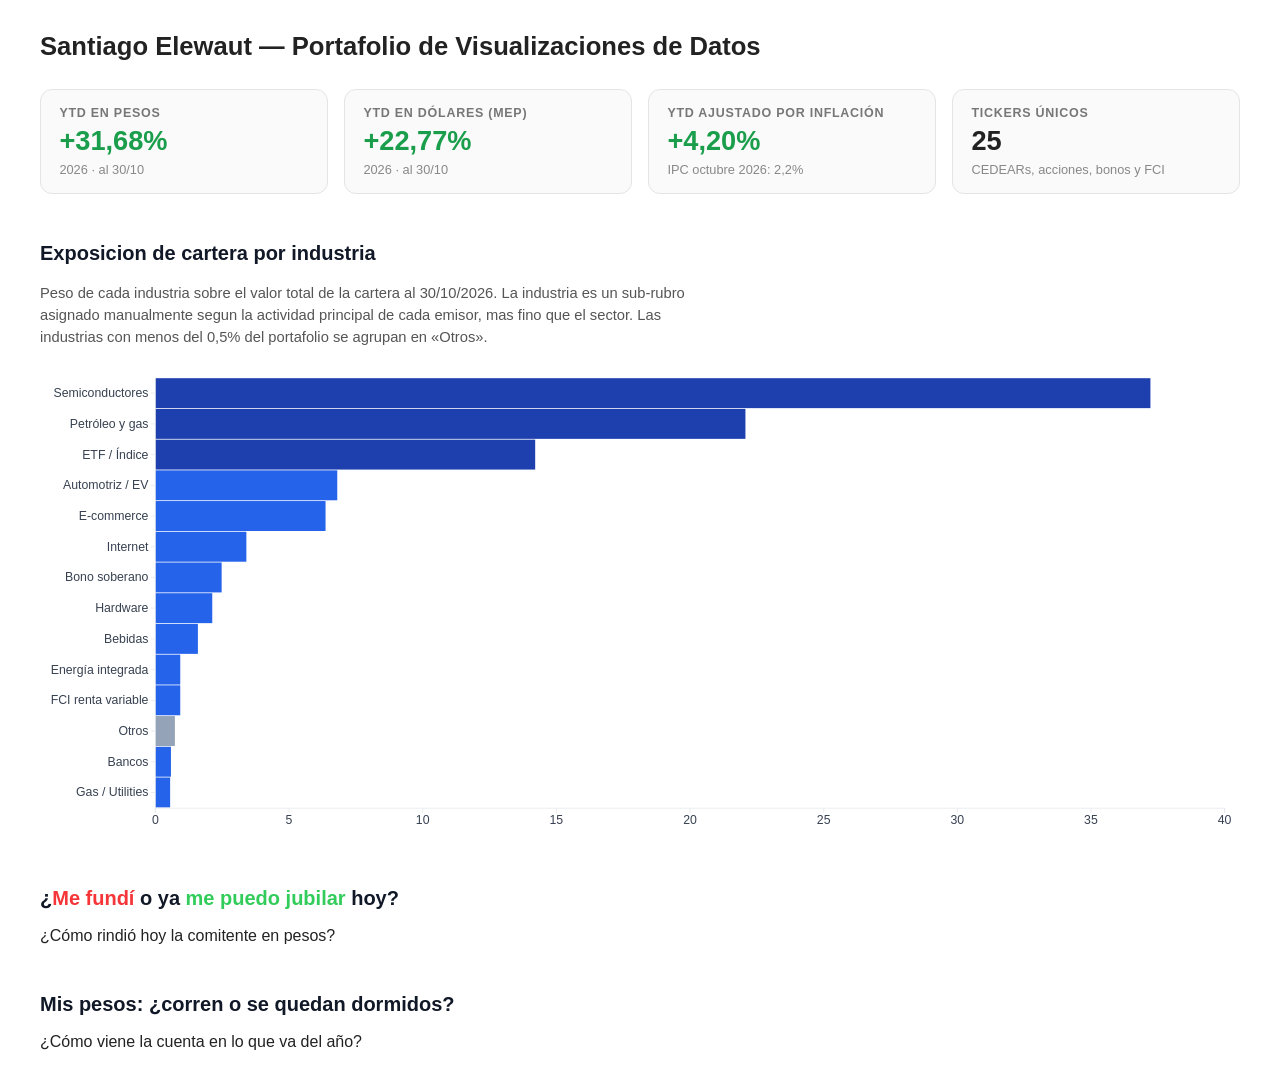
==== index.html @ ecdbe9cc "feat: add industry chart context and USD metrics" ====
<!DOCTYPE html>
<html lang="es">
<head>
  <meta charset="utf-8">
  <meta name="viewport" content="width=device-width">
  <title>Santiago Elewaut - Visualizacion de la informacion - ITBA - 2026</title>
  <style>
    body {
      font-family: -apple-system, "Helvetica Neue", Arial, sans-serif;
      max-width: 1200px;
      margin: 2rem auto;
      padding: 0 1.5rem;
      color: #222;
    }
    h1 {
      font-size: 1.6rem;
    }
    h2 {
      font-size: 1.25rem;
      margin-top: 0;
      color: #111827;
    }
    object {
      width: 100%;
      height: auto;
      display: block;
    }
    .flourish-embed {
      width: 100%;
    }
    section + section {
      margin-top: 3rem;
    }
    .kpis {
      display: grid;
      grid-template-columns: repeat(auto-fit, minmax(190px, 1fr));
      gap: 1rem;
      margin-top: 1.75rem;
    }
    .kpi {
      border: 1px solid #e4e4e4;
      border-radius: 12px;
      padding: 1rem 1.15rem;
      background: #fafafa;
    }
    .kpi-label {
      margin: 0 0 0.35rem;
      font-size: 0.78rem;
      font-weight: 600;
      letter-spacing: 0.06em;
      text-transform: uppercase;
      color: #777;
    }
    .kpi-value {
      margin: 0;
      font-size: 1.7rem;
      font-weight: 700;
      line-height: 1.1;
    }
    .kpi-value.positive {
      color: #1a9e4b;
    }
    .kpi-note {
      margin: 0.4rem 0 0;
      font-size: 0.8rem;
      color: #888;
    }
    .chart-note {
      max-width: 80ch;
      font-size: 0.92rem;
      line-height: 1.5;
      color: #555;
    }
  </style>
</head>
<body>
  <header>
    <h1>Santiago Elewaut — Portafolio de Visualizaciones de Datos</h1>
  </header>

  <section class="kpis" aria-label="Indicadores del portafolio al 30/10/2026">
    <div class="kpi">
      <p class="kpi-label">YTD en pesos</p>
      <p class="kpi-value positive">+31,68%</p>
      <p class="kpi-note">2026 · al 30/10</p>
    </div>
    <div class="kpi">
      <p class="kpi-label">YTD en dólares (MEP)</p>
      <p class="kpi-value positive">+22,77%</p>
      <p class="kpi-note">2026 · al 30/10</p>
    </div>
    <div class="kpi">
      <p class="kpi-label">YTD ajustado por inflación</p>
      <p class="kpi-value positive">+4,20%</p>
      <p class="kpi-note">IPC octubre 2026: 2,2%</p>
    </div>
    <div class="kpi">
      <p class="kpi-label">Tickers únicos</p>
      <p class="kpi-value">25</p>
      <p class="kpi-note">CEDEARs, acciones, bonos y FCI</p>
    </div>
  </section>

  <section>
    <h2>Exposicion de cartera por industria</h2>
    <p class="chart-note">
      Peso de cada industria sobre el valor total de la cartera al 30/10/2026.
      La industria es un sub-rubro asignado manualmente segun la actividad principal
      de cada emisor, mas fino que el sector. Las industrias con menos del 0,5% del
      portafolio se agrupan en «Otros».
    </p>
    <object type="image/svg+xml" data="./images/industry_group.svg">
      <img src="./images/industry_group.svg" alt="Exposición del portafolio por industria">
    </object>
  </section>

  <section>
    <h2>¿<span style="color: #F53538;">Me fundí</span> o ya <span style="color: #32CC5B;">me puedo jubilar</span> hoy?</h2>
    <p>¿Cómo rindió hoy la comitente en pesos?</p>
    <div class='tableauPlaceholder' id='viz1794786202232' style='position: relative'>
      <noscript>
        <a href='#'>
          <img alt='DASHBOARD ' src='https://public.tableau.com/static/images/Tr/Treemap_groups/DASHBOARD/1_rss.png' style='border: none' />
        </a>
      </noscript>
      <object class='tableauViz' style='display:none;'>
        <param name='host_url' value='https%3A%2F%2Fpublic.tableau.com%2F' />
        <param name='embed_code_version' value='3' />
        <param name='site_root' value='' />
        <param name='name' value='Treemap_groups/DASHBOARD' />
        <param name='tabs' value='no' />
        <param name='toolbar' value='yes' />
        <param name='static_image' value='https://public.tableau.com/static/images/Tr/Treemap_groups/DASHBOARD/1.png' />
        <param name='animate_transition' value='yes' />
        <param name='display_static_image' value='yes' />
        <param name='display_spinner' value='yes' />
        <param name='display_overlay' value='yes' />
        <param name='display_count' value='yes' />
        <param name='language' value='en-US' />
        <param name='filter' value='publish=yes' />
      </object>
    </div>
    <script type='text/javascript'>
      var divElement = document.getElementById('viz1794786202232');
      var vizElement = divElement.getElementsByTagName('object')[0];
      if (divElement.offsetWidth > 800) {
        vizElement.style.width = '100%';
        vizElement.style.height = (divElement.offsetWidth * 0.75) + 'px';
      } else if (divElement.offsetWidth > 500) {
        vizElement.style.width = '100%';
        vizElement.style.height = (divElement.offsetWidth * 0.75) + 'px';
      } else {
        vizElement.style.width = '100%';
        vizElement.style.height = '1427px';
      }
      var scriptElement = document.createElement('script');
      scriptElement.src = 'https://public.tableau.com/javascripts/api/viz_v1.js';
      vizElement.parentNode.insertBefore(scriptElement, vizElement);
    </script>
  </section>

  <section>
    <h2>Mis pesos: ¿corren o se quedan dormidos?</h2>
    <p>¿Cómo viene la cuenta en lo que va del año?</p>
    <div class="flourish-embed flourish-chart" data-src="visualisation/30757619">
      <script src="https://public.flourish.studio/resources/embed.js"></script>
      <noscript>
        <img src="https://public.flourish.studio/visualisation/30757619/thumbnail" width="100%" alt="chart visualization">
      </noscript>
    </div>
  </section>

</body>
</html>
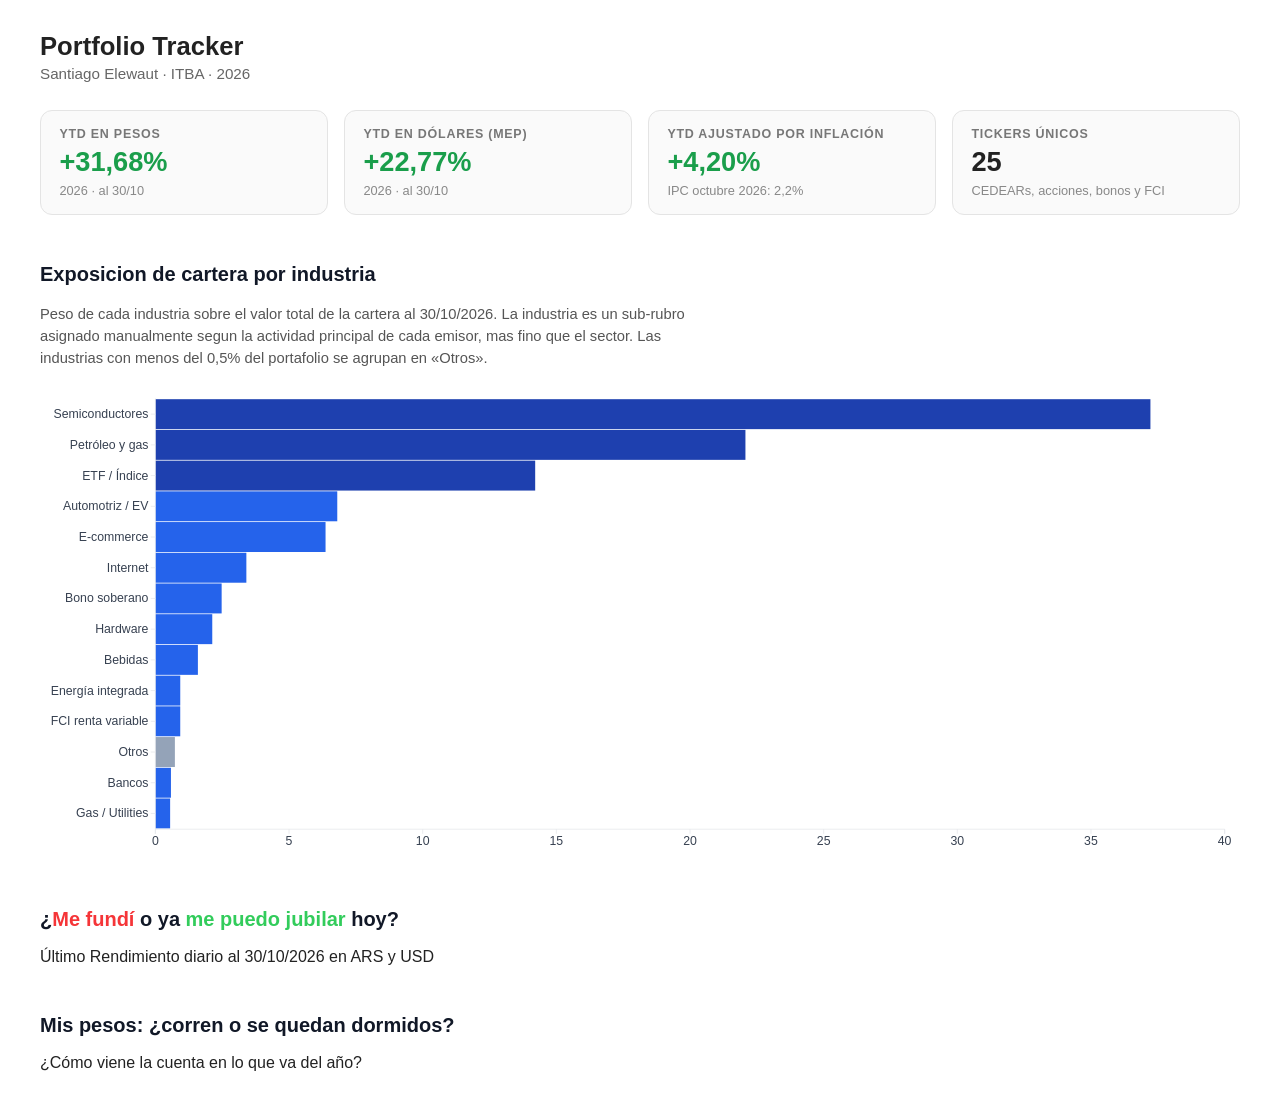
==== commit 6238fff1: "feat: rename page to Portfolio Tracker" ====
--- a/index.html
+++ b/index.html
@@ -3,7 +3,7 @@
 <head>
   <meta charset="utf-8">
   <meta name="viewport" content="width=device-width">
-  <title>Santiago Elewaut - Visualizacion de la informacion - ITBA - 2026</title>
+  <title>Portfolio Tracker — Santiago Elewaut</title>
   <style>
     body {
       font-family: -apple-system, "Helvetica Neue", Arial, sans-serif;
@@ -14,6 +14,12 @@
     }
     h1 {
       font-size: 1.6rem;
+      margin-bottom: 0.25rem;
+    }
+    .subtitle {
+      margin: 0;
+      font-size: 0.95rem;
+      color: #666;
     }
     h2 {
       font-size: 1.25rem;
@@ -75,7 +81,8 @@
 </head>
 <body>
   <header>
-    <h1>Santiago Elewaut — Portafolio de Visualizaciones de Datos</h1>
+    <h1>Portfolio Tracker</h1>
+    <p class="subtitle">Santiago Elewaut · ITBA · 2026</p>
   </header>
 
   <section class="kpis" aria-label="Indicadores del portafolio al 30/10/2026">
@@ -116,7 +123,7 @@
 
   <section>
     <h2>¿<span style="color: #F53538;">Me fundí</span> o ya <span style="color: #32CC5B;">me puedo jubilar</span> hoy?</h2>
-    <p>¿Cómo rindió hoy la comitente en pesos?</p>
+    <p>Último Rendimiento diario al 30/10/2026 en ARS y USD</p>
     <div class='tableauPlaceholder' id='viz1794786202232' style='position: relative'>
       <noscript>
         <a href='#'>
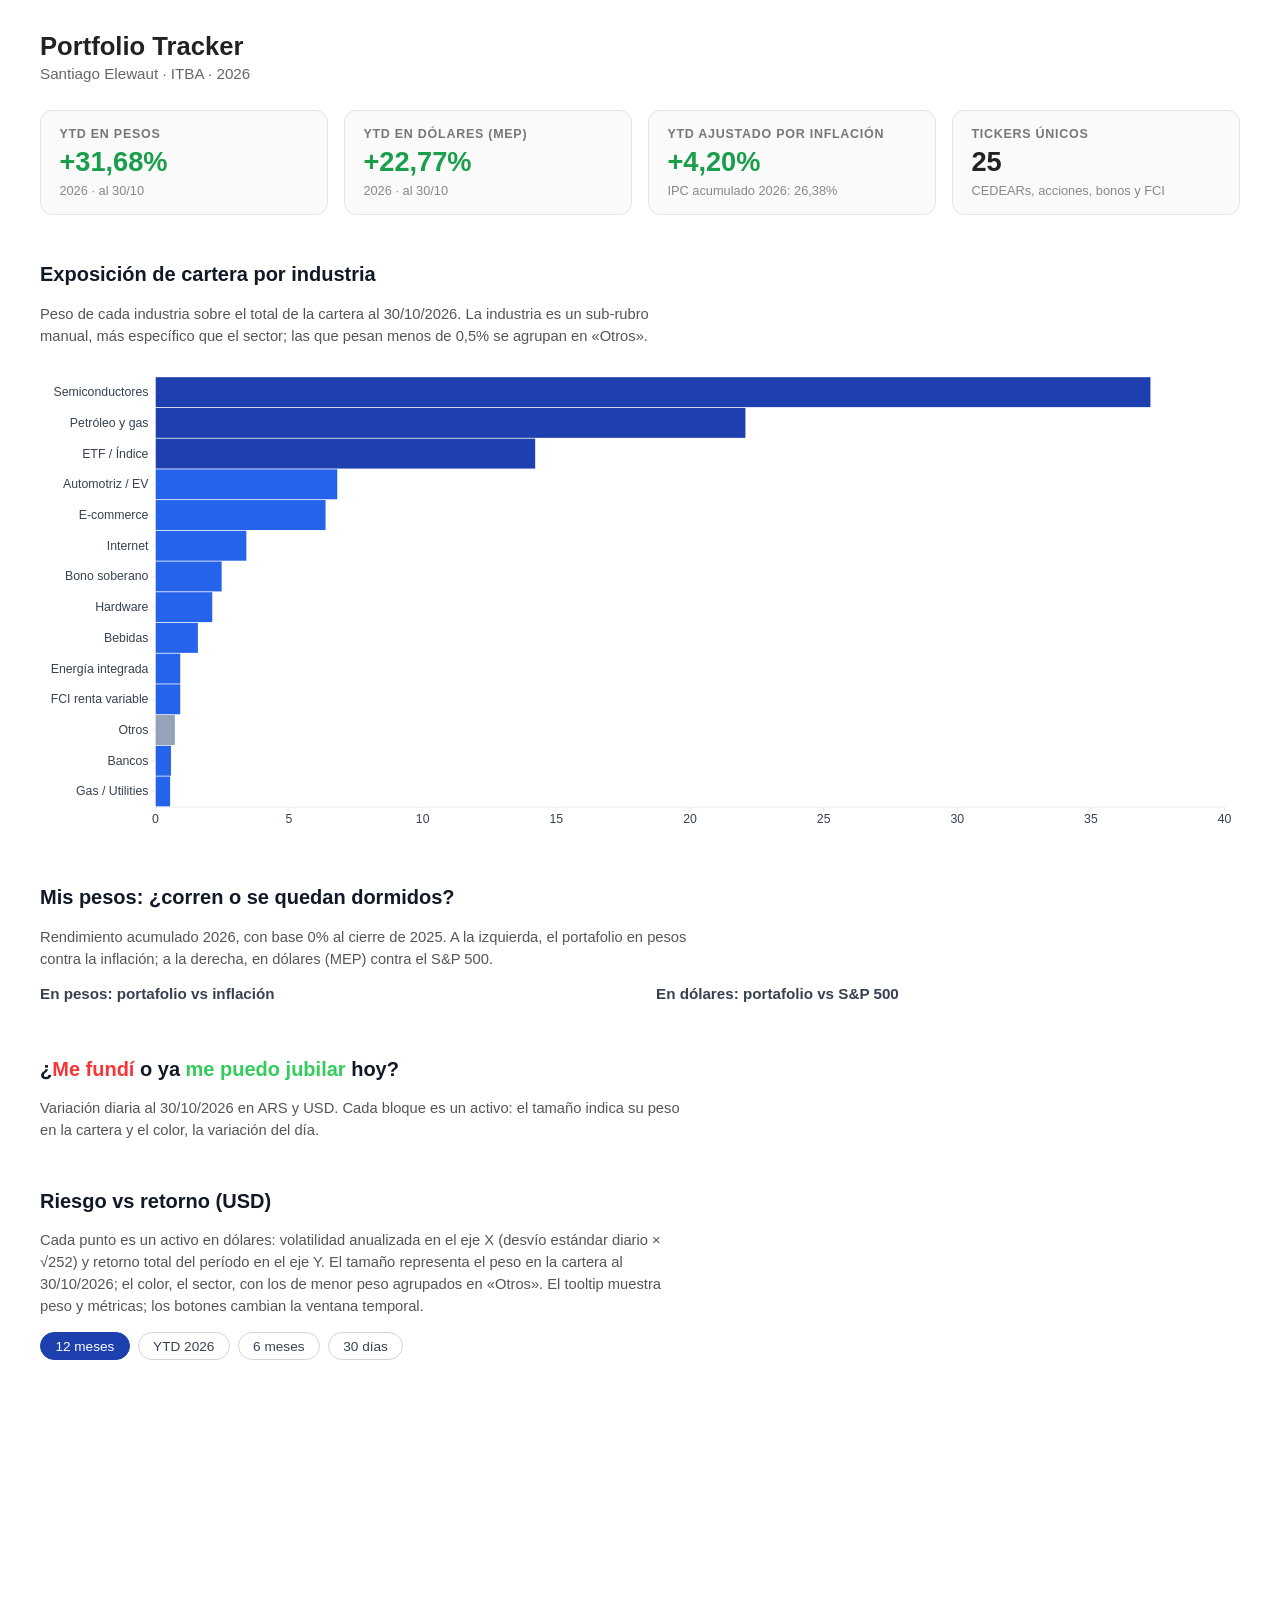
==== commit 311cb4d1: "feat: add risk-return and USD benchmark charts" ====
--- a/index.html
+++ b/index.html
@@ -34,6 +34,24 @@
     .flourish-embed {
       width: 100%;
     }
+    .flourish-pair {
+      display: grid;
+      grid-template-columns: repeat(auto-fit, minmax(360px, 1fr));
+      gap: 1.5rem 2rem;
+      align-items: start;
+    }
+    .flourish-pair .flourish-embed {
+      min-width: 0;
+    }
+    .flourish-pair > div {
+      min-width: 0;
+    }
+    .flourish-pair h3 {
+      margin: 0 0 0.5rem;
+      font-size: 0.95rem;
+      font-weight: 600;
+      color: #374151;
+    }
     section + section {
       margin-top: 3rem;
     }
@@ -77,6 +95,37 @@
       line-height: 1.5;
       color: #555;
     }
+    .risk-frame {
+      width: 100%;
+      height: 400px;
+      border: 0;
+      display: block;
+    }
+    .risk-toolbar {
+      display: flex;
+      flex-wrap: wrap;
+      gap: 0.5rem;
+      margin: 0 0 0.75rem;
+    }
+    .risk-toolbar button {
+      font: inherit;
+      font-size: 0.85rem;
+      padding: 0.35rem 0.9rem;
+      border: 1px solid #d1d5db;
+      border-radius: 999px;
+      background: #fff;
+      color: #374151;
+      cursor: pointer;
+    }
+    .risk-toolbar button:hover {
+      border-color: #2563eb;
+      color: #1e40af;
+    }
+    .risk-toolbar button[aria-pressed="true"] {
+      background: #1e40af;
+      border-color: #1e40af;
+      color: #fff;
+    }
   </style>
 </head>
 <body>
@@ -99,7 +148,7 @@
     <div class="kpi">
       <p class="kpi-label">YTD ajustado por inflación</p>
       <p class="kpi-value positive">+4,20%</p>
-      <p class="kpi-note">IPC octubre 2026: 2,2%</p>
+      <p class="kpi-note">IPC acumulado 2026: 26,38%</p>
     </div>
     <div class="kpi">
       <p class="kpi-label">Tickers únicos</p>
@@ -109,12 +158,11 @@
   </section>
 
   <section>
-    <h2>Exposicion de cartera por industria</h2>
+    <h2>Exposición de cartera por industria</h2>
     <p class="chart-note">
-      Peso de cada industria sobre el valor total de la cartera al 30/10/2026.
-      La industria es un sub-rubro asignado manualmente segun la actividad principal
-      de cada emisor, mas fino que el sector. Las industrias con menos del 0,5% del
-      portafolio se agrupan en «Otros».
+      Peso de cada industria sobre el total de la cartera al 30/10/2026.
+      La industria es un sub-rubro manual, más específico que el sector;
+      las que pesan menos de 0,5% se agrupan en «Otros».
     </p>
     <object type="image/svg+xml" data="./images/industry_group.svg">
       <img src="./images/industry_group.svg" alt="Exposición del portafolio por industria">
@@ -122,8 +170,39 @@
   </section>
 
   <section>
+    <h2>Mis pesos: ¿corren o se quedan dormidos?</h2>
+    <p class="chart-note">
+      Rendimiento acumulado 2026, con base 0% al cierre de 2025.
+      A la izquierda, el portafolio en pesos contra la inflación; a la derecha,
+      en dólares (MEP) contra el S&P 500.
+    </p>
+    <div class="flourish-pair">
+      <div>
+        <h3>En pesos: portafolio vs inflación</h3>
+        <div class="flourish-embed flourish-chart" data-src="visualisation/30757619">
+          <noscript>
+            <img src="https://public.flourish.studio/visualisation/30757619/thumbnail" width="100%" alt="chart visualization">
+          </noscript>
+        </div>
+      </div>
+      <div>
+        <h3>En dólares: portafolio vs S&amp;P 500</h3>
+        <div class="flourish-embed flourish-chart" data-src="visualisation/30928132">
+          <noscript>
+            <img src="https://public.flourish.studio/visualisation/30928132/thumbnail" width="100%" alt="chart visualization">
+          </noscript>
+        </div>
+      </div>
+    </div>
+    <script src="https://public.flourish.studio/resources/embed.js"></script>
+  </section>
+
+  <section>
     <h2>¿<span style="color: #F53538;">Me fundí</span> o ya <span style="color: #32CC5B;">me puedo jubilar</span> hoy?</h2>
-    <p>Último Rendimiento diario al 30/10/2026 en ARS y USD</p>
+    <p class="chart-note">
+      Variación diaria al 30/10/2026 en ARS y USD. Cada bloque es un activo:
+      el tamaño indica su peso en la cartera y el color, la variación del día.
+    </p>
     <div class='tableauPlaceholder' id='viz1794786202232' style='position: relative'>
       <noscript>
         <a href='#'>
@@ -167,14 +246,55 @@
   </section>
 
   <section>
-    <h2>Mis pesos: ¿corren o se quedan dormidos?</h2>
-    <p>¿Cómo viene la cuenta en lo que va del año?</p>
-    <div class="flourish-embed flourish-chart" data-src="visualisation/30757619">
-      <script src="https://public.flourish.studio/resources/embed.js"></script>
-      <noscript>
-        <img src="https://public.flourish.studio/visualisation/30757619/thumbnail" width="100%" alt="chart visualization">
-      </noscript>
-    </div>
+    <h2>Riesgo vs retorno (USD)</h2>
+    <p class="chart-note">
+      Cada punto es un activo en dólares: volatilidad anualizada en el eje X
+      (desvío estándar diario × √252) y retorno total del período en el eje Y.
+      El tamaño representa el peso en la cartera al 30/10/2026; el color, el
+      sector, con los de menor peso agrupados en «Otros». El tooltip muestra
+      peso y métricas; los botones cambian la ventana temporal.
+    </p>
+    <div class="risk-toolbar" role="group" aria-label="Ventana temporal">
+      <button type="button" data-window="full" aria-pressed="true">12 meses</button>
+      <button type="button" data-window="ytd" aria-pressed="false">YTD 2026</button>
+      <button type="button" data-window="6m" aria-pressed="false">6 meses</button>
+      <button type="button" data-window="30d" aria-pressed="false">30 días</button>
+    </div>
+    <iframe
+      class="risk-frame"
+      id="riskFrame"
+      src="https://datawrapper.dwcdn.net/v6pot/"
+      scrolling="no"
+      data-external="1"
+      title="Riesgo versus retorno — 12 meses"></iframe>
+    <script>
+      const riskCharts = {
+        full: { id: "v6pot", label: "12 meses" },
+        ytd: { id: "zsuoH", label: "YTD 2026" },
+        "6m": { id: "P7Gy0", label: "6 meses" },
+        "30d": { id: "cqy0r", label: "30 días" }
+      };
+      const riskFrame = document.getElementById("riskFrame");
+      const riskButtons = document.querySelectorAll(".risk-toolbar button");
+      riskButtons.forEach((button) => {
+        button.addEventListener("click", () => {
+          const chart = riskCharts[button.dataset.window];
+          if (!chart) return;
+          riskButtons.forEach((b) => b.setAttribute("aria-pressed", String(b === button)));
+          riskFrame.src = "https://datawrapper.dwcdn.net/" + chart.id + "/";
+          riskFrame.title = "Riesgo versus retorno — " + chart.label;
+        });
+      });
+      window.addEventListener("message", (event) => {
+        const heights = event.data && event.data["datawrapper-height"];
+        if (!heights) return;
+        document.querySelectorAll("iframe").forEach((frame) => {
+          if (frame.contentWindow !== event.source) return;
+          const id = Object.keys(heights)[0];
+          if (id) frame.style.height = heights[id] + "px";
+        });
+      });
+    </script>
   </section>
 
 </body>
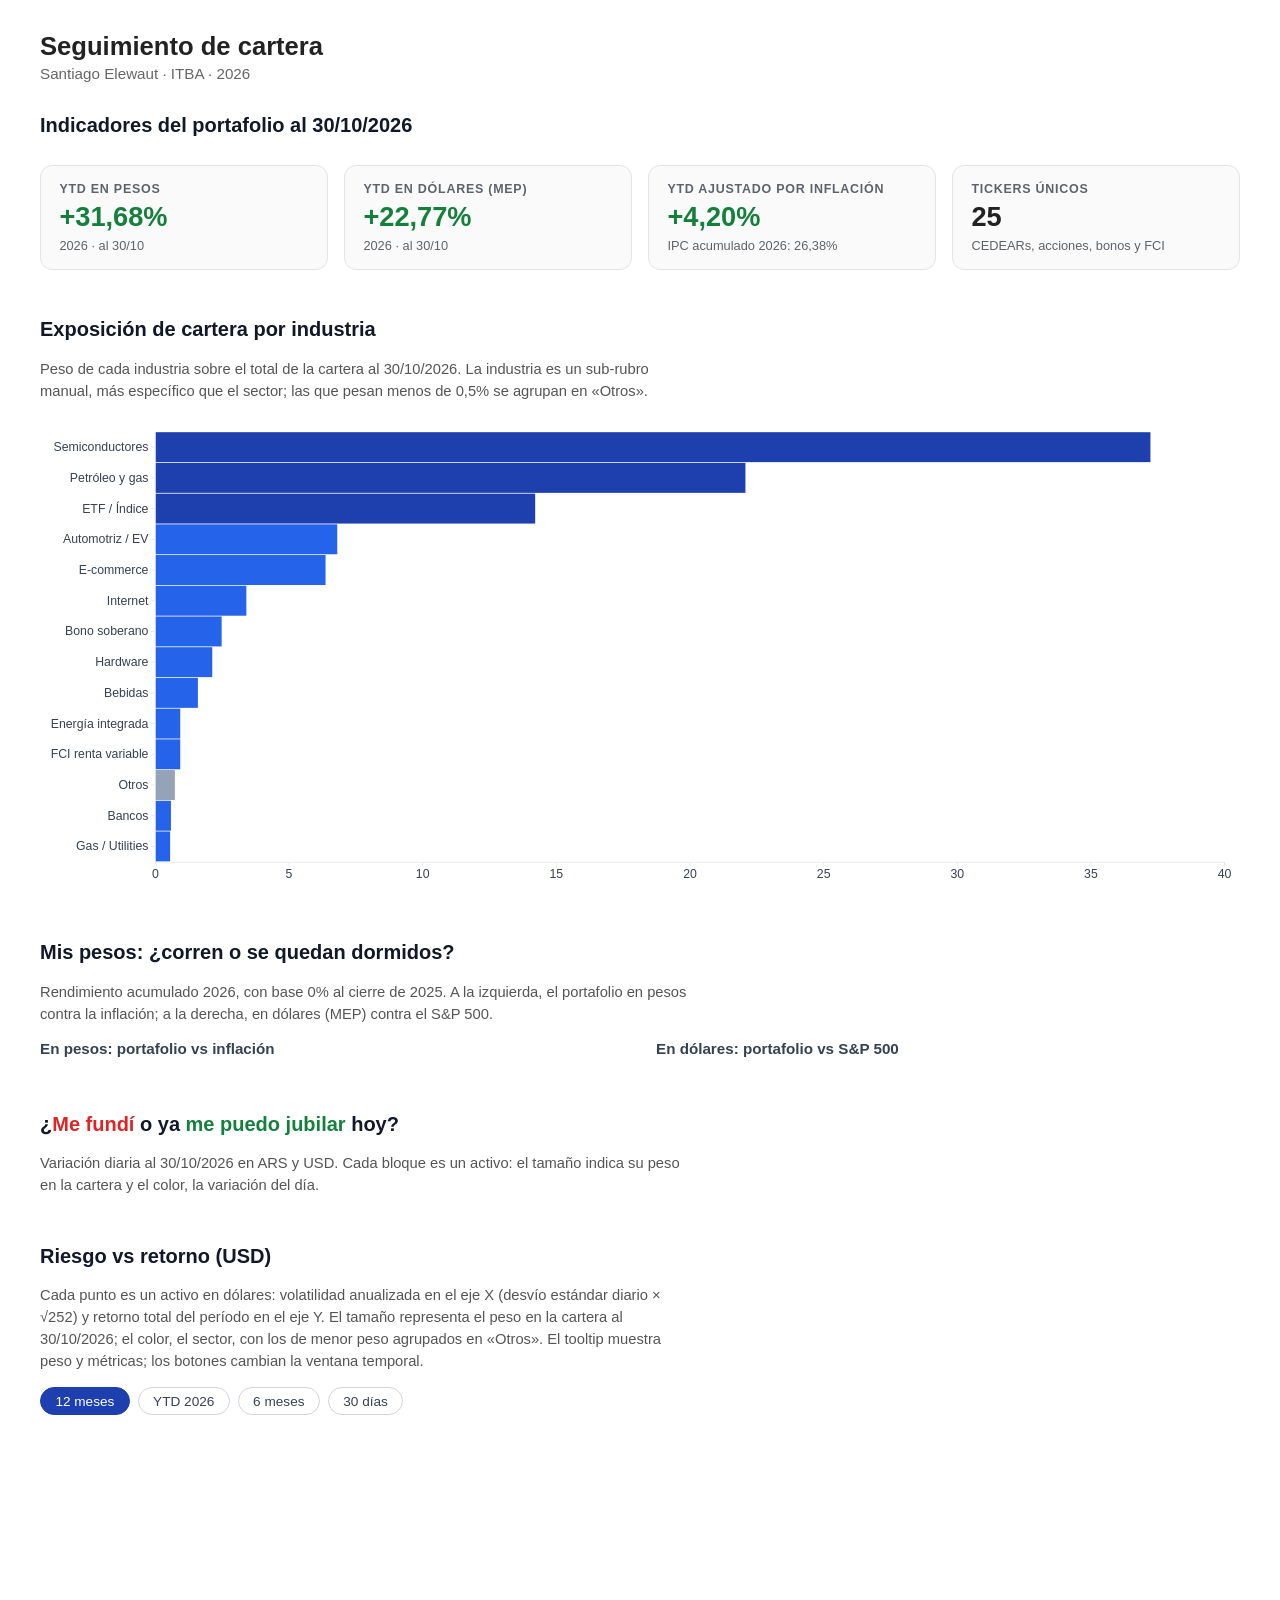
==== commit 805257ce: "Improve homepage styling and accessibility" ====
--- a/index.html
+++ b/index.html
@@ -3,14 +3,32 @@
 <head>
   <meta charset="utf-8">
   <meta name="viewport" content="width=device-width">
-  <title>Portfolio Tracker — Santiago Elewaut</title>
+  <title>Seguimiento de cartera — Santiago Elewaut</title>
   <style>
+    :root {
+      --bg: #ffffff;
+      --fg: #222222;
+      --fg-strong: #111827;
+      --fg-body: #374151;
+      --muted: #666666;
+      --muted-strong: #555555;
+      --muted-soft: #5f6368;
+      --card: #fafafa;
+      --border: #e4e4e4;
+      --border-strong: #d1d5db;
+      --accent: #1e40af;
+      --accent-hover: #2563eb;
+      --gain: #15803d;
+      --loss: #dc2626;
+      --on-accent: #ffffff;
+    }
     body {
       font-family: -apple-system, "Helvetica Neue", Arial, sans-serif;
       max-width: 1200px;
       margin: 2rem auto;
       padding: 0 1.5rem;
-      color: #222;
+      background: var(--bg);
+      color: var(--fg);
     }
     h1 {
       font-size: 1.6rem;
@@ -19,12 +37,18 @@
     .subtitle {
       margin: 0;
       font-size: 0.95rem;
-      color: #666;
+      color: var(--muted);
     }
     h2 {
       font-size: 1.25rem;
       margin-top: 0;
-      color: #111827;
+      color: var(--fg-strong);
+    }
+    .gain {
+      color: var(--gain);
+    }
+    .loss {
+      color: var(--loss);
     }
     object {
       width: 100%;
@@ -36,7 +60,7 @@
     }
     .flourish-pair {
       display: grid;
-      grid-template-columns: repeat(auto-fit, minmax(360px, 1fr));
+      grid-template-columns: repeat(auto-fit, minmax(min(360px, 100%), 1fr));
       gap: 1.5rem 2rem;
       align-items: start;
     }
@@ -50,7 +74,7 @@
       margin: 0 0 0.5rem;
       font-size: 0.95rem;
       font-weight: 600;
-      color: #374151;
+      color: var(--fg-body);
     }
     section + section {
       margin-top: 3rem;
@@ -62,10 +86,10 @@
       margin-top: 1.75rem;
     }
     .kpi {
-      border: 1px solid #e4e4e4;
+      border: 1px solid var(--border);
       border-radius: 12px;
       padding: 1rem 1.15rem;
-      background: #fafafa;
+      background: var(--card);
     }
     .kpi-label {
       margin: 0 0 0.35rem;
@@ -73,27 +97,28 @@
       font-weight: 600;
       letter-spacing: 0.06em;
       text-transform: uppercase;
-      color: #777;
+      color: var(--muted-soft);
     }
     .kpi-value {
       margin: 0;
       font-size: 1.7rem;
       font-weight: 700;
       line-height: 1.1;
+      font-variant-numeric: tabular-nums;
     }
     .kpi-value.positive {
-      color: #1a9e4b;
+      color: var(--gain);
     }
     .kpi-note {
       margin: 0.4rem 0 0;
       font-size: 0.8rem;
-      color: #888;
+      color: var(--muted-soft);
     }
     .chart-note {
       max-width: 80ch;
       font-size: 0.92rem;
       line-height: 1.5;
-      color: #555;
+      color: var(--muted-strong);
     }
     .risk-frame {
       width: 100%;
@@ -111,51 +136,62 @@
       font: inherit;
       font-size: 0.85rem;
       padding: 0.35rem 0.9rem;
-      border: 1px solid #d1d5db;
+      border: 1px solid var(--border-strong);
       border-radius: 999px;
-      background: #fff;
-      color: #374151;
+      background: var(--bg);
+      color: var(--fg-body);
       cursor: pointer;
     }
     .risk-toolbar button:hover {
-      border-color: #2563eb;
-      color: #1e40af;
+      border-color: var(--accent-hover);
+      color: var(--accent);
     }
     .risk-toolbar button[aria-pressed="true"] {
-      background: #1e40af;
-      border-color: #1e40af;
-      color: #fff;
+      background: var(--accent);
+      border-color: var(--accent);
+      color: var(--on-accent);
+    }
+    .risk-toolbar button:focus-visible {
+      outline: 2px solid var(--accent-hover);
+      outline-offset: 2px;
+    }
+    main {
+      margin-top: 2rem;
     }
   </style>
 </head>
 <body>
   <header>
-    <h1>Portfolio Tracker</h1>
+    <h1>Seguimiento de cartera</h1>
     <p class="subtitle">Santiago Elewaut · ITBA · 2026</p>
   </header>
 
-  <section class="kpis" aria-label="Indicadores del portafolio al 30/10/2026">
-    <div class="kpi">
-      <p class="kpi-label">YTD en pesos</p>
-      <p class="kpi-value positive">+31,68%</p>
-      <p class="kpi-note">2026 · al 30/10</p>
-    </div>
-    <div class="kpi">
-      <p class="kpi-label">YTD en dólares (MEP)</p>
-      <p class="kpi-value positive">+22,77%</p>
-      <p class="kpi-note">2026 · al 30/10</p>
-    </div>
-    <div class="kpi">
-      <p class="kpi-label">YTD ajustado por inflación</p>
-      <p class="kpi-value positive">+4,20%</p>
-      <p class="kpi-note">IPC acumulado 2026: 26,38%</p>
-    </div>
-    <div class="kpi">
-      <p class="kpi-label">Tickers únicos</p>
-      <p class="kpi-value">25</p>
-      <p class="kpi-note">CEDEARs, acciones, bonos y FCI</p>
-    </div>
-  </section>
+  <main>
+    <section aria-labelledby="kpi-heading">
+      <h2 id="kpi-heading">Indicadores del portafolio al 30/10/2026</h2>
+      <div class="kpis">
+        <div class="kpi">
+          <p class="kpi-label">YTD en pesos</p>
+          <p class="kpi-value positive">+31,68%</p>
+          <p class="kpi-note">2026 · al 30/10</p>
+        </div>
+        <div class="kpi">
+          <p class="kpi-label">YTD en dólares (MEP)</p>
+          <p class="kpi-value positive">+22,77%</p>
+          <p class="kpi-note">2026 · al 30/10</p>
+        </div>
+        <div class="kpi">
+          <p class="kpi-label">YTD ajustado por inflación</p>
+          <p class="kpi-value positive">+4,20%</p>
+          <p class="kpi-note">IPC acumulado 2026: 26,38%</p>
+        </div>
+        <div class="kpi">
+          <p class="kpi-label">Tickers únicos</p>
+          <p class="kpi-value">25</p>
+          <p class="kpi-note">CEDEARs, acciones, bonos y FCI</p>
+        </div>
+      </div>
+    </section>
 
   <section>
     <h2>Exposición de cartera por industria</h2>
@@ -165,7 +201,7 @@
       las que pesan menos de 0,5% se agrupan en «Otros».
     </p>
     <object type="image/svg+xml" data="./images/industry_group.svg">
-      <img src="./images/industry_group.svg" alt="Exposición del portafolio por industria">
+      <img src="./images/industry_group.svg" alt="Exposición del portafolio por industria" loading="lazy">
     </object>
   </section>
 
@@ -181,7 +217,7 @@
         <h3>En pesos: portafolio vs inflación</h3>
         <div class="flourish-embed flourish-chart" data-src="visualisation/30757619">
           <noscript>
-            <img src="https://public.flourish.studio/visualisation/30757619/thumbnail" width="100%" alt="chart visualization">
+            <img src="https://public.flourish.studio/visualisation/30757619/thumbnail" width="100%" alt="Visualización del gráfico" loading="lazy">
           </noscript>
         </div>
       </div>
@@ -189,7 +225,7 @@
         <h3>En dólares: portafolio vs S&amp;P 500</h3>
         <div class="flourish-embed flourish-chart" data-src="visualisation/30928132">
           <noscript>
-            <img src="https://public.flourish.studio/visualisation/30928132/thumbnail" width="100%" alt="chart visualization">
+            <img src="https://public.flourish.studio/visualisation/30928132/thumbnail" width="100%" alt="Visualización del gráfico" loading="lazy">
           </noscript>
         </div>
       </div>
@@ -198,7 +234,7 @@
   </section>
 
   <section>
-    <h2>¿<span style="color: #F53538;">Me fundí</span> o ya <span style="color: #32CC5B;">me puedo jubilar</span> hoy?</h2>
+    <h2>¿<span class="loss">Me fundí</span> o ya <span class="gain">me puedo jubilar</span> hoy?</h2>
     <p class="chart-note">
       Variación diaria al 30/10/2026 en ARS y USD. Cada bloque es un activo:
       el tamaño indica su peso en la cartera y el color, la variación del día.
@@ -206,7 +242,7 @@
     <div class='tableauPlaceholder' id='viz1794786202232' style='position: relative'>
       <noscript>
         <a href='#'>
-          <img alt='DASHBOARD ' src='https://public.tableau.com/static/images/Tr/Treemap_groups/DASHBOARD/1_rss.png' style='border: none' />
+          <img alt='Panel del portafolio' src='https://public.tableau.com/static/images/Tr/Treemap_groups/DASHBOARD/1_rss.png' style='border: none' />
         </a>
       </noscript>
       <object class='tableauViz' style='display:none;'>
@@ -222,17 +258,14 @@
         <param name='display_spinner' value='yes' />
         <param name='display_overlay' value='yes' />
         <param name='display_count' value='yes' />
-        <param name='language' value='en-US' />
+        <param name='language' value='es-ES' />
         <param name='filter' value='publish=yes' />
       </object>
     </div>
     <script type='text/javascript'>
       var divElement = document.getElementById('viz1794786202232');
       var vizElement = divElement.getElementsByTagName('object')[0];
-      if (divElement.offsetWidth > 800) {
-        vizElement.style.width = '100%';
-        vizElement.style.height = (divElement.offsetWidth * 0.75) + 'px';
-      } else if (divElement.offsetWidth > 500) {
+      if (divElement.offsetWidth > 500) {
         vizElement.style.width = '100%';
         vizElement.style.height = (divElement.offsetWidth * 0.75) + 'px';
       } else {
@@ -264,6 +297,7 @@
       class="risk-frame"
       id="riskFrame"
       src="https://datawrapper.dwcdn.net/v6pot/"
+      loading="lazy"
       scrolling="no"
       data-external="1"
       title="Riesgo versus retorno — 12 meses"></iframe>
@@ -296,6 +330,7 @@
       });
     </script>
   </section>
+  </main>
 
 </body>
 </html>
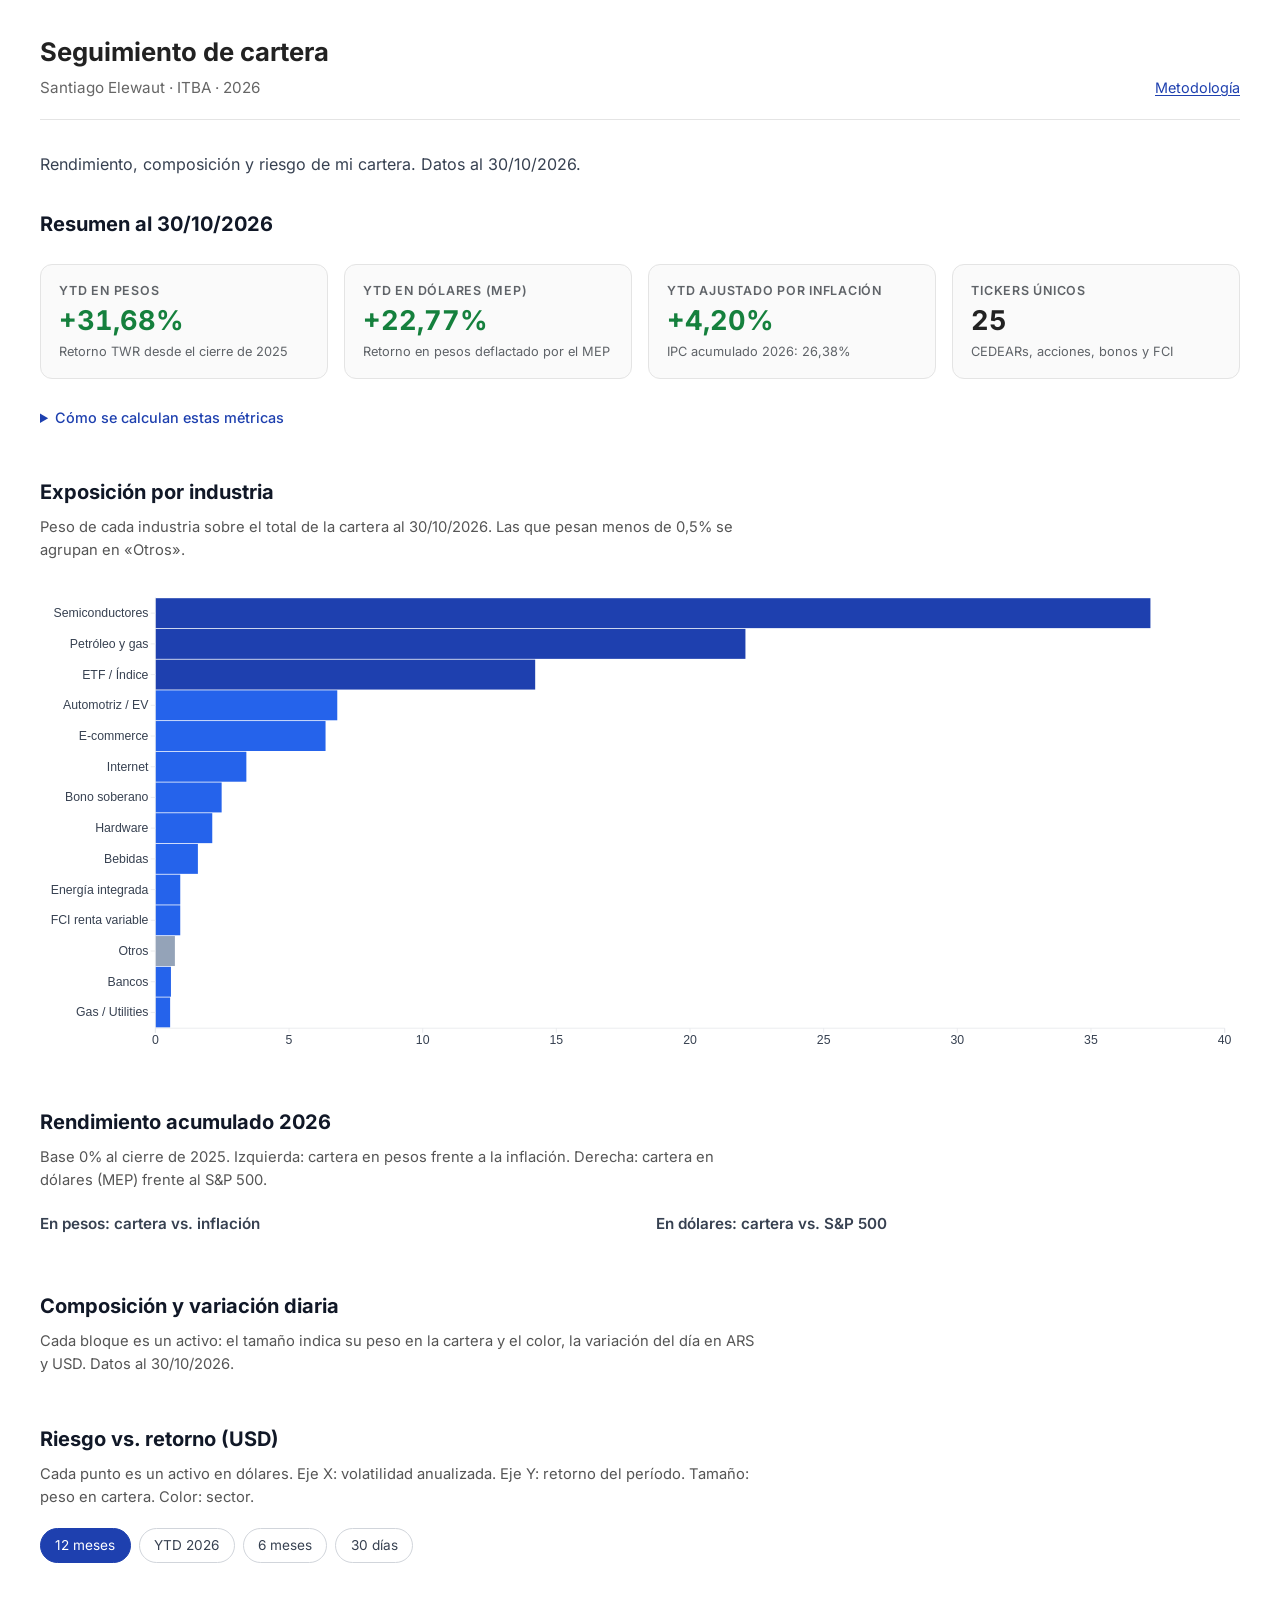
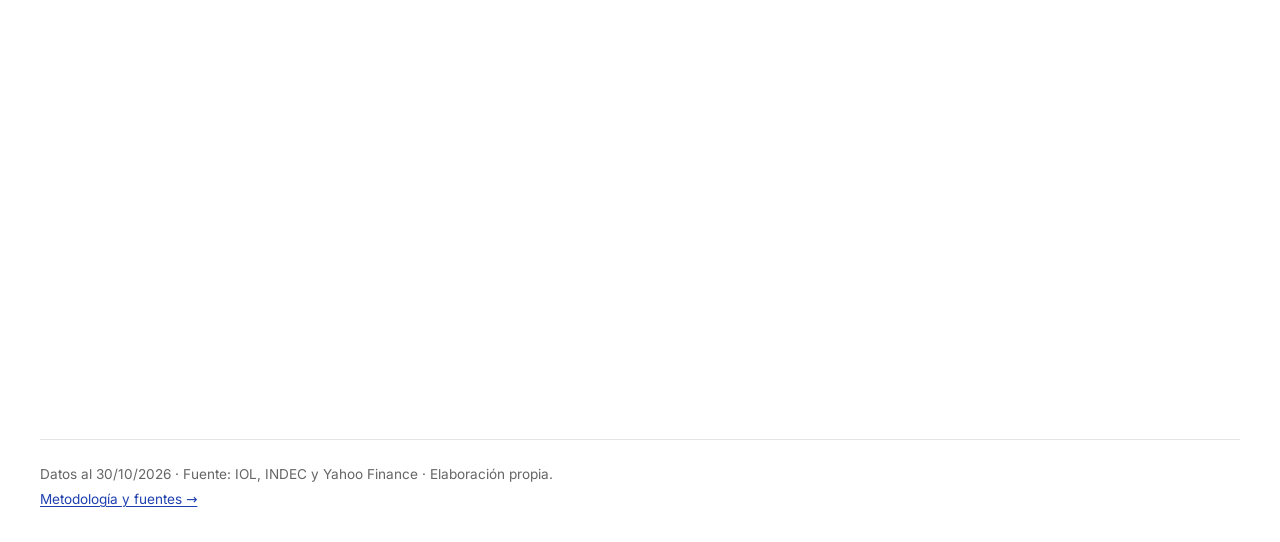
==== commit 6671f52e: "Refine homepage copy, add methodology page, self-host Inter" ====
--- a/index.html
+++ b/index.html
@@ -4,181 +4,34 @@
   <meta charset="utf-8">
   <meta name="viewport" content="width=device-width">
   <title>Seguimiento de cartera — Santiago Elewaut</title>
-  <style>
-    :root {
-      --bg: #ffffff;
-      --fg: #222222;
-      --fg-strong: #111827;
-      --fg-body: #374151;
-      --muted: #666666;
-      --muted-strong: #555555;
-      --muted-soft: #5f6368;
-      --card: #fafafa;
-      --border: #e4e4e4;
-      --border-strong: #d1d5db;
-      --accent: #1e40af;
-      --accent-hover: #2563eb;
-      --gain: #15803d;
-      --loss: #dc2626;
-      --on-accent: #ffffff;
-    }
-    body {
-      font-family: -apple-system, "Helvetica Neue", Arial, sans-serif;
-      max-width: 1200px;
-      margin: 2rem auto;
-      padding: 0 1.5rem;
-      background: var(--bg);
-      color: var(--fg);
-    }
-    h1 {
-      font-size: 1.6rem;
-      margin-bottom: 0.25rem;
-    }
-    .subtitle {
-      margin: 0;
-      font-size: 0.95rem;
-      color: var(--muted);
-    }
-    h2 {
-      font-size: 1.25rem;
-      margin-top: 0;
-      color: var(--fg-strong);
-    }
-    .gain {
-      color: var(--gain);
-    }
-    .loss {
-      color: var(--loss);
-    }
-    object {
-      width: 100%;
-      height: auto;
-      display: block;
-    }
-    .flourish-embed {
-      width: 100%;
-    }
-    .flourish-pair {
-      display: grid;
-      grid-template-columns: repeat(auto-fit, minmax(min(360px, 100%), 1fr));
-      gap: 1.5rem 2rem;
-      align-items: start;
-    }
-    .flourish-pair .flourish-embed {
-      min-width: 0;
-    }
-    .flourish-pair > div {
-      min-width: 0;
-    }
-    .flourish-pair h3 {
-      margin: 0 0 0.5rem;
-      font-size: 0.95rem;
-      font-weight: 600;
-      color: var(--fg-body);
-    }
-    section + section {
-      margin-top: 3rem;
-    }
-    .kpis {
-      display: grid;
-      grid-template-columns: repeat(auto-fit, minmax(190px, 1fr));
-      gap: 1rem;
-      margin-top: 1.75rem;
-    }
-    .kpi {
-      border: 1px solid var(--border);
-      border-radius: 12px;
-      padding: 1rem 1.15rem;
-      background: var(--card);
-    }
-    .kpi-label {
-      margin: 0 0 0.35rem;
-      font-size: 0.78rem;
-      font-weight: 600;
-      letter-spacing: 0.06em;
-      text-transform: uppercase;
-      color: var(--muted-soft);
-    }
-    .kpi-value {
-      margin: 0;
-      font-size: 1.7rem;
-      font-weight: 700;
-      line-height: 1.1;
-      font-variant-numeric: tabular-nums;
-    }
-    .kpi-value.positive {
-      color: var(--gain);
-    }
-    .kpi-note {
-      margin: 0.4rem 0 0;
-      font-size: 0.8rem;
-      color: var(--muted-soft);
-    }
-    .chart-note {
-      max-width: 80ch;
-      font-size: 0.92rem;
-      line-height: 1.5;
-      color: var(--muted-strong);
-    }
-    .risk-frame {
-      width: 100%;
-      height: 400px;
-      border: 0;
-      display: block;
-    }
-    .risk-toolbar {
-      display: flex;
-      flex-wrap: wrap;
-      gap: 0.5rem;
-      margin: 0 0 0.75rem;
-    }
-    .risk-toolbar button {
-      font: inherit;
-      font-size: 0.85rem;
-      padding: 0.35rem 0.9rem;
-      border: 1px solid var(--border-strong);
-      border-radius: 999px;
-      background: var(--bg);
-      color: var(--fg-body);
-      cursor: pointer;
-    }
-    .risk-toolbar button:hover {
-      border-color: var(--accent-hover);
-      color: var(--accent);
-    }
-    .risk-toolbar button[aria-pressed="true"] {
-      background: var(--accent);
-      border-color: var(--accent);
-      color: var(--on-accent);
-    }
-    .risk-toolbar button:focus-visible {
-      outline: 2px solid var(--accent-hover);
-      outline-offset: 2px;
-    }
-    main {
-      margin-top: 2rem;
-    }
-  </style>
+  <link rel="stylesheet" href="./styles.css">
 </head>
 <body>
-  <header>
-    <h1>Seguimiento de cartera</h1>
-    <p class="subtitle">Santiago Elewaut · ITBA · 2026</p>
+  <header class="page-header">
+    <div>
+      <h1>Seguimiento de cartera</h1>
+      <p class="subtitle">Santiago Elewaut · ITBA · 2026</p>
+    </div>
+    <nav class="header-nav" aria-label="Navegación">
+      <a href="./metodologia.html">Metodología</a>
+    </nav>
   </header>
 
   <main>
+    <p class="lead">Rendimiento, composición y riesgo de mi cartera. Datos al 30/10/2026.</p>
+
     <section aria-labelledby="kpi-heading">
-      <h2 id="kpi-heading">Indicadores del portafolio al 30/10/2026</h2>
+      <h2 id="kpi-heading">Resumen al 30/10/2026</h2>
       <div class="kpis">
         <div class="kpi">
           <p class="kpi-label">YTD en pesos</p>
           <p class="kpi-value positive">+31,68%</p>
-          <p class="kpi-note">2026 · al 30/10</p>
+          <p class="kpi-note">Retorno TWR desde el cierre de 2025</p>
         </div>
         <div class="kpi">
           <p class="kpi-label">YTD en dólares (MEP)</p>
           <p class="kpi-value positive">+22,77%</p>
-          <p class="kpi-note">2026 · al 30/10</p>
+          <p class="kpi-note">Retorno en pesos deflactado por el MEP</p>
         </div>
         <div class="kpi">
           <p class="kpi-label">YTD ajustado por inflación</p>
@@ -191,146 +44,157 @@
           <p class="kpi-note">CEDEARs, acciones, bonos y FCI</p>
         </div>
       </div>
-    </section>
-
-  <section>
-    <h2>Exposición de cartera por industria</h2>
-    <p class="chart-note">
-      Peso de cada industria sobre el total de la cartera al 30/10/2026.
-      La industria es un sub-rubro manual, más específico que el sector;
-      las que pesan menos de 0,5% se agrupan en «Otros».
-    </p>
-    <object type="image/svg+xml" data="./images/industry_group.svg">
-      <img src="./images/industry_group.svg" alt="Exposición del portafolio por industria" loading="lazy">
-    </object>
-  </section>
-
-  <section>
-    <h2>Mis pesos: ¿corren o se quedan dormidos?</h2>
-    <p class="chart-note">
-      Rendimiento acumulado 2026, con base 0% al cierre de 2025.
-      A la izquierda, el portafolio en pesos contra la inflación; a la derecha,
-      en dólares (MEP) contra el S&P 500.
-    </p>
-    <div class="flourish-pair">
-      <div>
-        <h3>En pesos: portafolio vs inflación</h3>
-        <div class="flourish-embed flourish-chart" data-src="visualisation/30757619">
-          <noscript>
-            <img src="https://public.flourish.studio/visualisation/30757619/thumbnail" width="100%" alt="Visualización del gráfico" loading="lazy">
-          </noscript>
-        </div>
-      </div>
-      <div>
-        <h3>En dólares: portafolio vs S&amp;P 500</h3>
-        <div class="flourish-embed flourish-chart" data-src="visualisation/30928132">
-          <noscript>
-            <img src="https://public.flourish.studio/visualisation/30928132/thumbnail" width="100%" alt="Visualización del gráfico" loading="lazy">
-          </noscript>
-        </div>
-      </div>
-    </div>
-    <script src="https://public.flourish.studio/resources/embed.js"></script>
-  </section>
-
-  <section>
-    <h2>¿<span class="loss">Me fundí</span> o ya <span class="gain">me puedo jubilar</span> hoy?</h2>
-    <p class="chart-note">
-      Variación diaria al 30/10/2026 en ARS y USD. Cada bloque es un activo:
-      el tamaño indica su peso en la cartera y el color, la variación del día.
-    </p>
-    <div class='tableauPlaceholder' id='viz1794786202232' style='position: relative'>
-      <noscript>
-        <a href='#'>
-          <img alt='Panel del portafolio' src='https://public.tableau.com/static/images/Tr/Treemap_groups/DASHBOARD/1_rss.png' style='border: none' />
-        </a>
-      </noscript>
-      <object class='tableauViz' style='display:none;'>
-        <param name='host_url' value='https%3A%2F%2Fpublic.tableau.com%2F' />
-        <param name='embed_code_version' value='3' />
-        <param name='site_root' value='' />
-        <param name='name' value='Treemap_groups/DASHBOARD' />
-        <param name='tabs' value='no' />
-        <param name='toolbar' value='yes' />
-        <param name='static_image' value='https://public.tableau.com/static/images/Tr/Treemap_groups/DASHBOARD/1.png' />
-        <param name='animate_transition' value='yes' />
-        <param name='display_static_image' value='yes' />
-        <param name='display_spinner' value='yes' />
-        <param name='display_overlay' value='yes' />
-        <param name='display_count' value='yes' />
-        <param name='language' value='es-ES' />
-        <param name='filter' value='publish=yes' />
+
+      <details class="calc-details">
+        <summary>Cómo se calculan estas métricas</summary>
+        <ul>
+          <li><strong>Pesos:</strong> rendimiento diario TWR acumulado desde el 31/12/2025, neutralizando aportes y retiros.</li>
+          <li><strong>Dólares:</strong> <code>(1 + r_ARS) / (1 + r_MEP) − 1</code>, con la variación del MEP en el mismo período.</li>
+          <li><strong>Inflación:</strong> <code>(1 + r_ARS) / (1 + IPC) − 1</code>, con el IPC acumulado de enero a octubre de 2026.</li>
+          <li><strong>Volatilidad:</strong> desvío estándar de los retornos diarios en USD × √252.</li>
+        </ul>
+        <p><a href="./metodologia.html">Ver metodología y fuentes completas →</a></p>
+      </details>
+    </section>
+
+    <section>
+      <h2>Exposición por industria</h2>
+      <p class="chart-note">
+        Peso de cada industria sobre el total de la cartera al 30/10/2026.
+        Las que pesan menos de 0,5% se agrupan en «Otros».
+      </p>
+      <object type="image/svg+xml" data="./images/industry_group.svg">
+        <img src="./images/industry_group.svg" alt="Exposición del portafolio por industria" loading="lazy">
       </object>
-    </div>
-    <script type='text/javascript'>
-      var divElement = document.getElementById('viz1794786202232');
-      var vizElement = divElement.getElementsByTagName('object')[0];
-      if (divElement.offsetWidth > 500) {
-        vizElement.style.width = '100%';
-        vizElement.style.height = (divElement.offsetWidth * 0.75) + 'px';
-      } else {
-        vizElement.style.width = '100%';
-        vizElement.style.height = '1427px';
-      }
-      var scriptElement = document.createElement('script');
-      scriptElement.src = 'https://public.tableau.com/javascripts/api/viz_v1.js';
-      vizElement.parentNode.insertBefore(scriptElement, vizElement);
-    </script>
-  </section>
-
-  <section>
-    <h2>Riesgo vs retorno (USD)</h2>
-    <p class="chart-note">
-      Cada punto es un activo en dólares: volatilidad anualizada en el eje X
-      (desvío estándar diario × √252) y retorno total del período en el eje Y.
-      El tamaño representa el peso en la cartera al 30/10/2026; el color, el
-      sector, con los de menor peso agrupados en «Otros». El tooltip muestra
-      peso y métricas; los botones cambian la ventana temporal.
-    </p>
-    <div class="risk-toolbar" role="group" aria-label="Ventana temporal">
-      <button type="button" data-window="full" aria-pressed="true">12 meses</button>
-      <button type="button" data-window="ytd" aria-pressed="false">YTD 2026</button>
-      <button type="button" data-window="6m" aria-pressed="false">6 meses</button>
-      <button type="button" data-window="30d" aria-pressed="false">30 días</button>
-    </div>
-    <iframe
-      class="risk-frame"
-      id="riskFrame"
-      src="https://datawrapper.dwcdn.net/v6pot/"
-      loading="lazy"
-      scrolling="no"
-      data-external="1"
-      title="Riesgo versus retorno — 12 meses"></iframe>
-    <script>
-      const riskCharts = {
-        full: { id: "v6pot", label: "12 meses" },
-        ytd: { id: "zsuoH", label: "YTD 2026" },
-        "6m": { id: "P7Gy0", label: "6 meses" },
-        "30d": { id: "cqy0r", label: "30 días" }
-      };
-      const riskFrame = document.getElementById("riskFrame");
-      const riskButtons = document.querySelectorAll(".risk-toolbar button");
-      riskButtons.forEach((button) => {
-        button.addEventListener("click", () => {
-          const chart = riskCharts[button.dataset.window];
-          if (!chart) return;
-          riskButtons.forEach((b) => b.setAttribute("aria-pressed", String(b === button)));
-          riskFrame.src = "https://datawrapper.dwcdn.net/" + chart.id + "/";
-          riskFrame.title = "Riesgo versus retorno — " + chart.label;
+    </section>
+
+    <section>
+      <h2>Rendimiento acumulado 2026</h2>
+      <p class="chart-note">
+        Base 0% al cierre de 2025. Izquierda: cartera en pesos frente a la inflación.
+        Derecha: cartera en dólares (MEP) frente al S&P 500.
+      </p>
+      <div class="flourish-pair">
+        <div>
+          <h3>En pesos: cartera vs. inflación</h3>
+          <div class="flourish-embed flourish-chart" data-src="visualisation/30757619">
+            <noscript>
+              <img src="https://public.flourish.studio/visualisation/30757619/thumbnail" width="100%" alt="Rendimiento de la cartera en pesos frente a la inflación" loading="lazy">
+            </noscript>
+          </div>
+        </div>
+        <div>
+          <h3>En dólares: cartera vs. S&amp;P 500</h3>
+          <div class="flourish-embed flourish-chart" data-src="visualisation/30928132">
+            <noscript>
+              <img src="https://public.flourish.studio/visualisation/30928132/thumbnail" width="100%" alt="Rendimiento de la cartera en dólares frente al S&P 500" loading="lazy">
+            </noscript>
+          </div>
+        </div>
+      </div>
+      <script src="https://public.flourish.studio/resources/embed.js"></script>
+    </section>
+
+    <section>
+      <h2>Composición y variación diaria</h2>
+      <p class="chart-note">
+        Cada bloque es un activo: el tamaño indica su peso en la cartera y el color,
+        la variación del día en ARS y USD. Datos al 30/10/2026.
+      </p>
+      <div class='tableauPlaceholder' id='viz1794786202232' style='position: relative'>
+        <noscript>
+          <a href='#'>
+            <img alt='Composición y variación diaria del portafolio' src='https://public.tableau.com/static/images/Tr/Treemap_groups/DASHBOARD/1_rss.png' style='border: none' />
+          </a>
+        </noscript>
+        <object class='tableauViz' style='display:none;'>
+          <param name='host_url' value='https%3A%2F%2Fpublic.tableau.com%2F' />
+          <param name='embed_code_version' value='3' />
+          <param name='site_root' value='' />
+          <param name='name' value='Treemap_groups/DASHBOARD' />
+          <param name='tabs' value='no' />
+          <param name='toolbar' value='yes' />
+          <param name='static_image' value='https://public.tableau.com/static/images/Tr/Treemap_groups/DASHBOARD/1.png' />
+          <param name='animate_transition' value='yes' />
+          <param name='display_static_image' value='yes' />
+          <param name='display_spinner' value='yes' />
+          <param name='display_overlay' value='yes' />
+          <param name='display_count' value='yes' />
+          <param name='language' value='es-ES' />
+          <param name='filter' value='publish=yes' />
+        </object>
+      </div>
+      <script type='text/javascript'>
+        var divElement = document.getElementById('viz1794786202232');
+        var vizElement = divElement.getElementsByTagName('object')[0];
+        if (divElement.offsetWidth > 500) {
+          vizElement.style.width = '100%';
+          vizElement.style.height = (divElement.offsetWidth * 0.75) + 'px';
+        } else {
+          vizElement.style.width = '100%';
+          vizElement.style.height = '1427px';
+        }
+        var scriptElement = document.createElement('script');
+        scriptElement.src = 'https://public.tableau.com/javascripts/api/viz_v1.js';
+        vizElement.parentNode.insertBefore(scriptElement, vizElement);
+      </script>
+    </section>
+
+    <section>
+      <h2>Riesgo vs. retorno (USD)</h2>
+      <p class="chart-note">
+        Cada punto es un activo en dólares. Eje X: volatilidad anualizada.
+        Eje Y: retorno del período. Tamaño: peso en cartera. Color: sector.
+      </p>
+      <div class="risk-toolbar" role="group" aria-label="Ventana temporal">
+        <button type="button" data-window="full" aria-pressed="true">12 meses</button>
+        <button type="button" data-window="ytd" aria-pressed="false">YTD 2026</button>
+        <button type="button" data-window="6m" aria-pressed="false">6 meses</button>
+        <button type="button" data-window="30d" aria-pressed="false">30 días</button>
+      </div>
+      <iframe
+        class="risk-frame"
+        id="riskFrame"
+        src="https://datawrapper.dwcdn.net/v6pot/"
+        loading="lazy"
+        scrolling="no"
+        data-external="1"
+        title="Riesgo versus retorno — 12 meses"></iframe>
+      <script>
+        const riskCharts = {
+          full: { id: "v6pot", label: "12 meses" },
+          ytd: { id: "zsuoH", label: "YTD 2026" },
+          "6m": { id: "P7Gy0", label: "6 meses" },
+          "30d": { id: "cqy0r", label: "30 días" }
+        };
+        const riskFrame = document.getElementById("riskFrame");
+        const riskButtons = document.querySelectorAll(".risk-toolbar button");
+        riskButtons.forEach((button) => {
+          button.addEventListener("click", () => {
+            const chart = riskCharts[button.dataset.window];
+            if (!chart) return;
+            riskButtons.forEach((b) => b.setAttribute("aria-pressed", String(b === button)));
+            riskFrame.src = "https://datawrapper.dwcdn.net/" + chart.id + "/";
+            riskFrame.title = "Riesgo versus retorno — " + chart.label;
+          });
         });
-      });
-      window.addEventListener("message", (event) => {
-        const heights = event.data && event.data["datawrapper-height"];
-        if (!heights) return;
-        document.querySelectorAll("iframe").forEach((frame) => {
-          if (frame.contentWindow !== event.source) return;
-          const id = Object.keys(heights)[0];
-          if (id) frame.style.height = heights[id] + "px";
+        window.addEventListener("message", (event) => {
+          const heights = event.data && event.data["datawrapper-height"];
+          if (!heights) return;
+          document.querySelectorAll("iframe").forEach((frame) => {
+            if (frame.contentWindow !== event.source) return;
+            const id = Object.keys(heights)[0];
+            if (id) frame.style.height = heights[id] + "px";
+          });
         });
-      });
-    </script>
-  </section>
+      </script>
+    </section>
   </main>
+
+  <footer class="page-footer">
+    <p>Datos al 30/10/2026 · Fuente: IOL, INDEC y Yahoo Finance · Elaboración propia.</p>
+    <p><a href="./metodologia.html">Metodología y fuentes →</a></p>
+  </footer>
 
 </body>
 </html>
--- a/styles.css
+++ b/styles.css
@@ -0,0 +1,338 @@
+@font-face {
+  font-family: "Inter";
+  font-style: normal;
+  font-weight: 100 900;
+  font-display: swap;
+  src: url("./fonts/inter-latin-var.woff2") format("woff2");
+}
+
+:root {
+  --bg: #ffffff;
+  --fg: #222222;
+  --fg-strong: #111827;
+  --fg-body: #374151;
+  --muted: #666666;
+  --muted-strong: #555555;
+  --muted-soft: #5f6368;
+  --card: #fafafa;
+  --border: #e4e4e4;
+  --border-strong: #d1d5db;
+  --accent: #1e40af;
+  --accent-hover: #2563eb;
+  --gain: #15803d;
+  --loss: #dc2626;
+  --on-accent: #ffffff;
+}
+
+body {
+  font-family: "Inter", system-ui, -apple-system, "Segoe UI", Roboto, "Helvetica Neue", Arial, sans-serif;
+  max-width: 1200px;
+  margin: 2rem auto;
+  padding: 0 1.5rem;
+  background: var(--bg);
+  color: var(--fg);
+  line-height: 1.55;
+}
+
+a {
+  color: var(--accent);
+  text-decoration-thickness: 1px;
+  text-underline-offset: 2px;
+}
+
+a:hover {
+  color: var(--accent-hover);
+}
+
+h1 {
+  font-size: 1.6rem;
+  margin: 0 0 0.25rem;
+}
+
+h2 {
+  font-size: 1.25rem;
+  margin: 0 0 0.5rem;
+  color: var(--fg-strong);
+}
+
+p {
+  margin: 0.5rem 0;
+}
+
+.subtitle {
+  margin: 0;
+  font-size: 0.95rem;
+  color: var(--muted);
+}
+
+.lead {
+  max-width: 70ch;
+  margin: 0 0 2rem;
+  color: var(--fg-body);
+}
+
+.page-header {
+  display: flex;
+  flex-wrap: wrap;
+  align-items: flex-end;
+  justify-content: space-between;
+  gap: 1rem;
+  padding-bottom: 1.25rem;
+  border-bottom: 1px solid var(--border);
+}
+
+.header-nav {
+  font-size: 0.9rem;
+}
+
+.back-link {
+  margin: 0 0 0.75rem;
+  font-size: 0.9rem;
+}
+
+.gain {
+  color: var(--gain);
+}
+
+.loss {
+  color: var(--loss);
+}
+
+object {
+  width: 100%;
+  height: auto;
+  display: block;
+}
+
+.flourish-embed {
+  width: 100%;
+}
+
+.flourish-pair {
+  display: grid;
+  grid-template-columns: repeat(auto-fit, minmax(min(360px, 100%), 1fr));
+  gap: 1.5rem 2rem;
+  align-items: start;
+}
+
+.flourish-pair .flourish-embed {
+  min-width: 0;
+}
+
+.flourish-pair > div {
+  min-width: 0;
+}
+
+.flourish-pair h3 {
+  margin: 0 0 0.5rem;
+  font-size: 0.95rem;
+  font-weight: 600;
+  color: var(--fg-body);
+}
+
+main {
+  margin-top: 2rem;
+}
+
+section + section {
+  margin-top: 3rem;
+}
+
+.kpis {
+  display: grid;
+  grid-template-columns: repeat(auto-fit, minmax(190px, 1fr));
+  gap: 1rem;
+  margin-top: 1.5rem;
+}
+
+.kpi {
+  border: 1px solid var(--border);
+  border-radius: 12px;
+  padding: 1rem 1.15rem;
+  background: var(--card);
+}
+
+.kpi-label {
+  margin: 0 0 0.35rem;
+  font-size: 0.78rem;
+  font-weight: 600;
+  letter-spacing: 0.06em;
+  text-transform: uppercase;
+  color: var(--muted-soft);
+}
+
+.kpi-value {
+  margin: 0;
+  font-size: 1.7rem;
+  font-weight: 700;
+  line-height: 1.1;
+  font-variant-numeric: tabular-nums;
+}
+
+.kpi-value.positive {
+  color: var(--gain);
+}
+
+.kpi-note {
+  margin: 0.4rem 0 0;
+  font-size: 0.8rem;
+  color: var(--muted-soft);
+}
+
+.chart-note {
+  max-width: 80ch;
+  margin: 0 0 1.25rem;
+  font-size: 0.92rem;
+  color: var(--muted-strong);
+}
+
+.calc-details {
+  margin-top: 1.75rem;
+  max-width: 80ch;
+  font-size: 0.9rem;
+  color: var(--fg-body);
+}
+
+.calc-details summary {
+  color: var(--accent);
+  cursor: pointer;
+  font-weight: 500;
+}
+
+.calc-details summary:hover {
+  color: var(--accent-hover);
+}
+
+.calc-details ul {
+  margin: 0.75rem 0 0.5rem;
+  padding-left: 1.25rem;
+}
+
+.calc-details li {
+  margin: 0.35rem 0;
+}
+
+.risk-frame {
+  width: 100%;
+  height: 400px;
+  border: 0;
+  display: block;
+}
+
+.risk-toolbar {
+  display: flex;
+  flex-wrap: wrap;
+  gap: 0.5rem;
+  margin: 0 0 0.75rem;
+}
+
+.risk-toolbar button {
+  font: inherit;
+  font-size: 0.85rem;
+  padding: 0.35rem 0.9rem;
+  border: 1px solid var(--border-strong);
+  border-radius: 999px;
+  background: var(--bg);
+  color: var(--fg-body);
+  cursor: pointer;
+}
+
+.risk-toolbar button:hover {
+  border-color: var(--accent-hover);
+  color: var(--accent);
+}
+
+.risk-toolbar button[aria-pressed="true"] {
+  background: var(--accent);
+  border-color: var(--accent);
+  color: var(--on-accent);
+}
+
+.risk-toolbar button:focus-visible {
+  outline: 2px solid var(--accent-hover);
+  outline-offset: 2px;
+}
+
+.page-footer {
+  margin-top: 4rem;
+  padding-top: 1.25rem;
+  border-top: 1px solid var(--border);
+  font-size: 0.85rem;
+  color: var(--muted);
+}
+
+.page-footer p {
+  margin: 0.25rem 0;
+}
+
+.prose {
+  max-width: 76ch;
+}
+
+.prose p,
+.prose li {
+  color: var(--fg-body);
+  line-height: 1.65;
+}
+
+.prose h2 {
+  margin-top: 2.75rem;
+}
+
+.prose h2:first-of-type {
+  margin-top: 0;
+}
+
+.prose ul,
+.prose ol {
+  padding-left: 1.25rem;
+}
+
+.prose li {
+  margin: 0.4rem 0;
+}
+
+.prose code {
+  font-size: 0.88em;
+  padding: 0.1rem 0.35rem;
+  border-radius: 4px;
+  background: #f3f4f6;
+  color: var(--fg-strong);
+}
+
+.formula {
+  margin: 1rem 0;
+  padding: 0.9rem 1.1rem;
+  border-left: 3px solid var(--accent);
+  background: var(--card);
+  font-size: 0.95rem;
+  color: var(--fg-strong);
+}
+
+.fact-list {
+  margin: 1rem 0;
+  padding: 0;
+  list-style: none;
+  display: grid;
+  grid-template-columns: repeat(auto-fit, minmax(min(240px, 100%), 1fr));
+  gap: 0.5rem 2rem;
+}
+
+.fact-list li {
+  margin: 0;
+  padding: 0.4rem 0;
+  border-bottom: 1px solid var(--border);
+  font-size: 0.92rem;
+}
+
+@media (max-width: 600px) {
+  body {
+    margin: 1.25rem auto;
+    padding: 0 1rem;
+  }
+
+  .page-header {
+    align-items: flex-start;
+    flex-direction: column;
+  }
+}
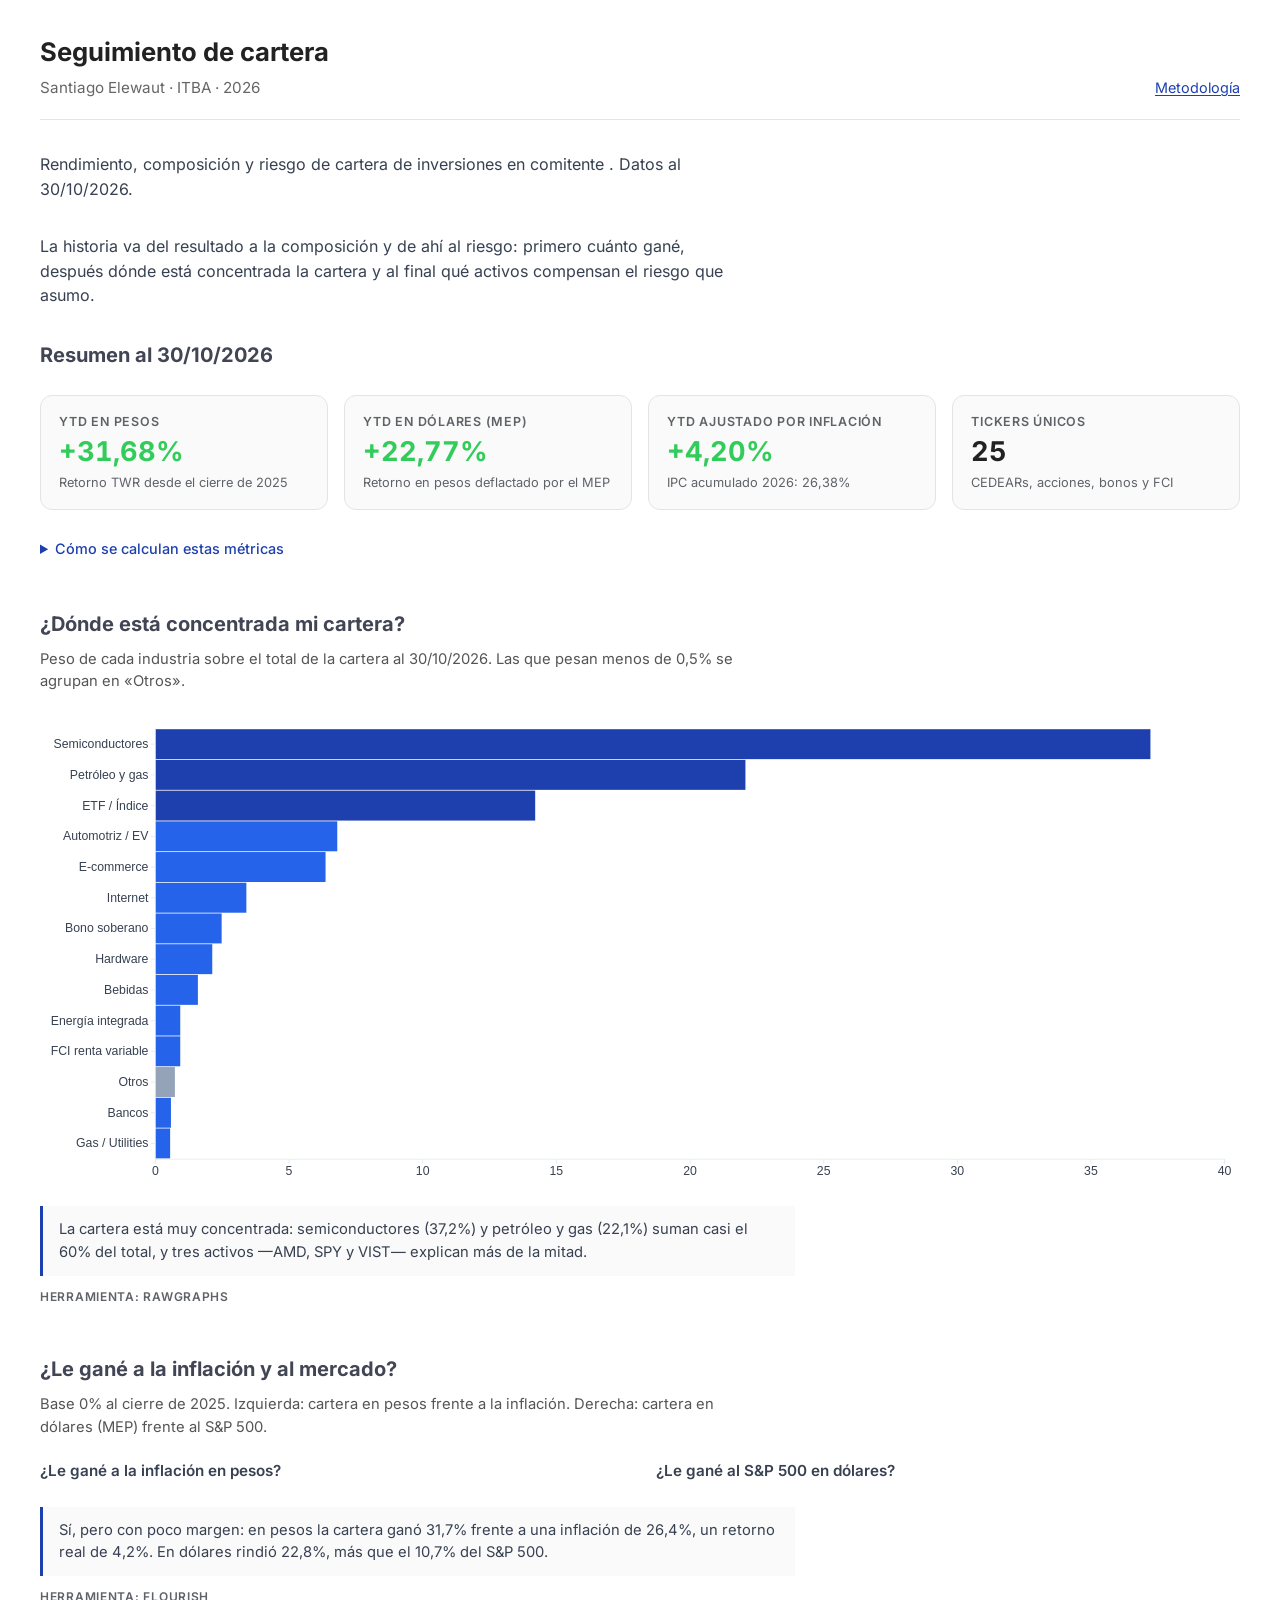
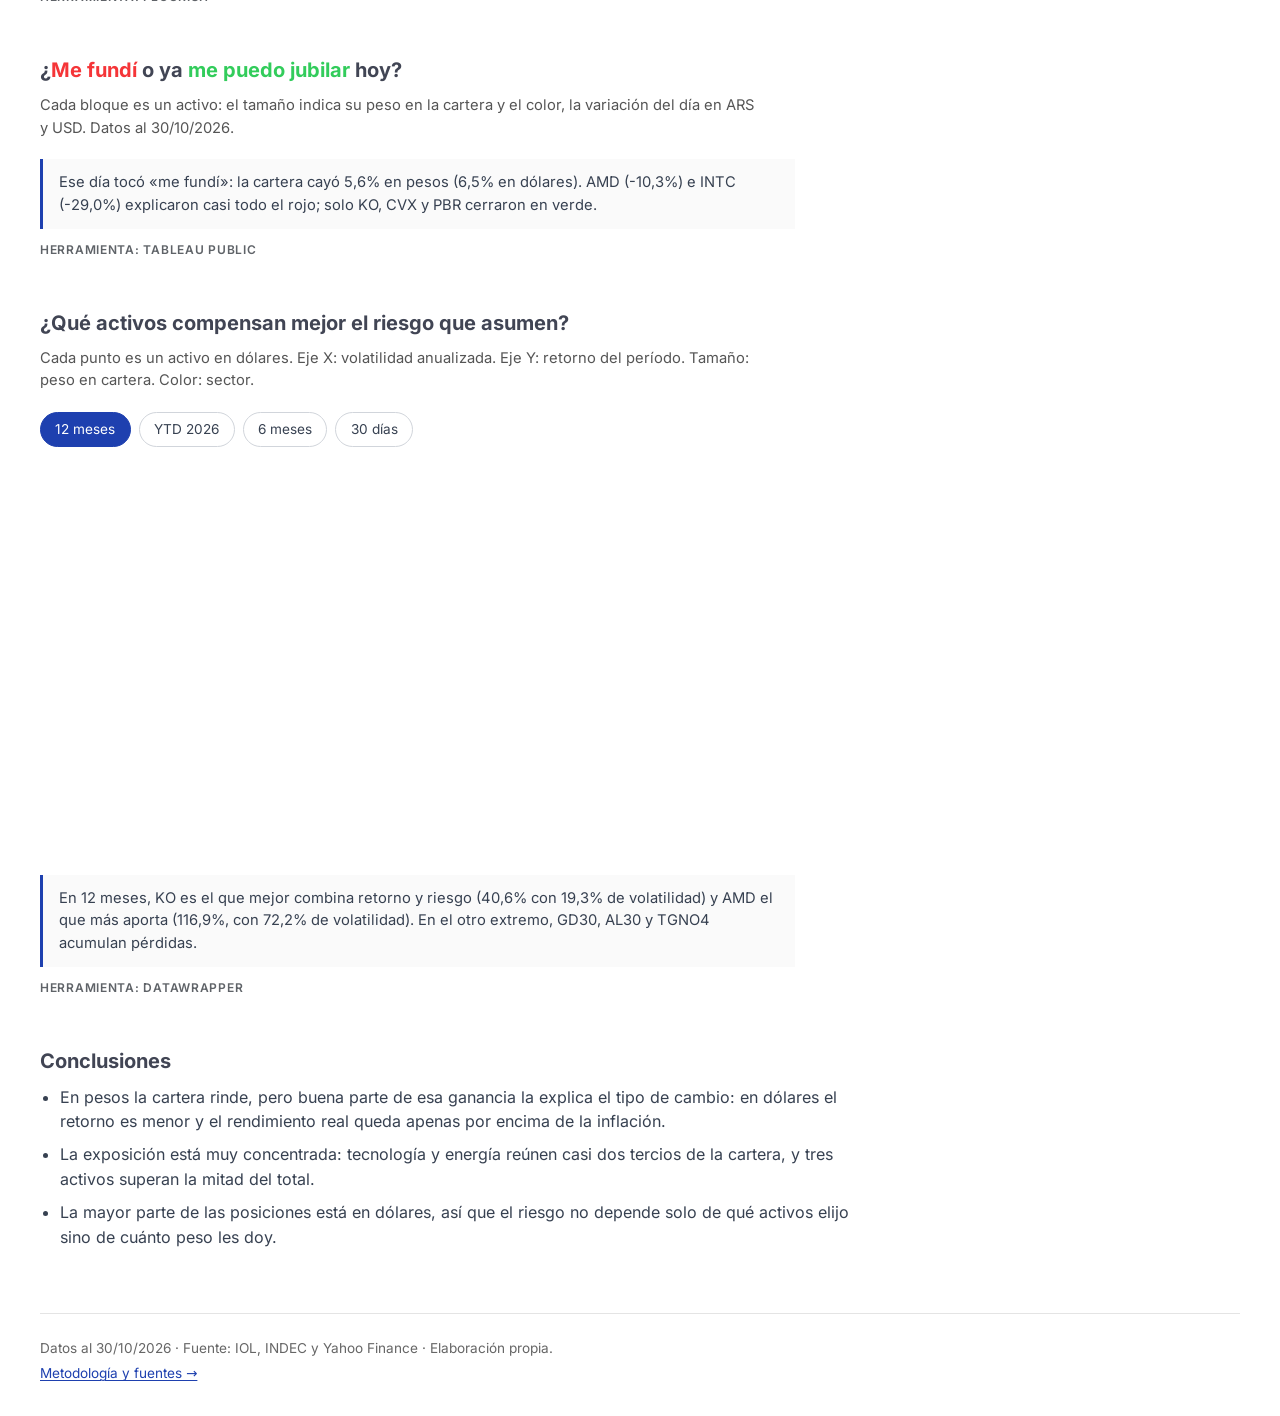
==== commit e1c6c323: "Add question titles, takeaways and tool attribution" ====
--- a/index.html
+++ b/index.html
@@ -18,7 +18,11 @@
   </header>
 
   <main>
-    <p class="lead">Rendimiento, composición y riesgo de mi cartera. Datos al 30/10/2026.</p>
+    <p class="lead">Rendimiento, composición y riesgo de cartera de inversiones en comitente <InvertirOnline class="com"></InvertirOnline>. Datos al 30/10/2026.</p>
+    <p class="lead">
+      La historia va del resultado a la composición y de ahí al riesgo: primero cuánto gané,
+      después dónde está concentrada la cartera y al final qué activos compensan el riesgo que asumo.
+    </p>
 
     <section aria-labelledby="kpi-heading">
       <h2 id="kpi-heading">Resumen al 30/10/2026</h2>
@@ -58,7 +62,7 @@
     </section>
 
     <section>
-      <h2>Exposición por industria</h2>
+      <h2>¿Dónde está concentrada mi cartera?</h2>
       <p class="chart-note">
         Peso de cada industria sobre el total de la cartera al 30/10/2026.
         Las que pesan menos de 0,5% se agrupan en «Otros».
@@ -66,17 +70,19 @@
       <object type="image/svg+xml" data="./images/industry_group.svg">
         <img src="./images/industry_group.svg" alt="Exposición del portafolio por industria" loading="lazy">
       </object>
-    </section>
-
-    <section>
-      <h2>Rendimiento acumulado 2026</h2>
+      <p class="chart-takeaway">La cartera está muy concentrada: semiconductores (37,2%) y petróleo y gas (22,1%) suman casi el 60% del total, y tres activos —AMD, SPY y VIST— explican más de la mitad.</p>
+      <p class="tool-tag">Herramienta: RAWGraphs</p>
+    </section>
+
+    <section>
+      <h2>¿Le gané a la inflación y al mercado?</h2>
       <p class="chart-note">
         Base 0% al cierre de 2025. Izquierda: cartera en pesos frente a la inflación.
         Derecha: cartera en dólares (MEP) frente al S&P 500.
       </p>
       <div class="flourish-pair">
         <div>
-          <h3>En pesos: cartera vs. inflación</h3>
+          <h3>¿Le gané a la inflación en pesos?</h3>
           <div class="flourish-embed flourish-chart" data-src="visualisation/30757619">
             <noscript>
               <img src="https://public.flourish.studio/visualisation/30757619/thumbnail" width="100%" alt="Rendimiento de la cartera en pesos frente a la inflación" loading="lazy">
@@ -84,7 +90,7 @@
           </div>
         </div>
         <div>
-          <h3>En dólares: cartera vs. S&amp;P 500</h3>
+          <h3>¿Le gané al S&amp;P 500 en dólares?</h3>
           <div class="flourish-embed flourish-chart" data-src="visualisation/30928132">
             <noscript>
               <img src="https://public.flourish.studio/visualisation/30928132/thumbnail" width="100%" alt="Rendimiento de la cartera en dólares frente al S&P 500" loading="lazy">
@@ -93,10 +99,12 @@
         </div>
       </div>
       <script src="https://public.flourish.studio/resources/embed.js"></script>
-    </section>
-
-    <section>
-      <h2>Composición y variación diaria</h2>
+      <p class="chart-takeaway">Sí, pero con poco margen: en pesos la cartera ganó 31,7% frente a una inflación de 26,4%, un retorno real de 4,2%. En dólares rindió 22,8%, más que el 10,7% del S&amp;P 500.</p>
+      <p class="tool-tag">Herramienta: Flourish</p>
+    </section>
+
+    <section>
+      <h2>¿<span class="loss">Me fundí</span> o ya <span class="gain">me puedo jubilar</span> hoy?</h2>
       <p class="chart-note">
         Cada bloque es un activo: el tamaño indica su peso en la cartera y el color,
         la variación del día en ARS y USD. Datos al 30/10/2026.
@@ -138,10 +146,12 @@
         scriptElement.src = 'https://public.tableau.com/javascripts/api/viz_v1.js';
         vizElement.parentNode.insertBefore(scriptElement, vizElement);
       </script>
-    </section>
-
-    <section>
-      <h2>Riesgo vs. retorno (USD)</h2>
+      <p class="chart-takeaway">Ese día tocó «me fundí»: la cartera cayó 5,6% en pesos (6,5% en dólares). AMD (-10,3%) e INTC (-29,0%) explicaron casi todo el rojo; solo KO, CVX y PBR cerraron en verde.</p>
+      <p class="tool-tag">Herramienta: Tableau Public</p>
+    </section>
+
+    <section>
+      <h2>¿Qué activos compensan mejor el riesgo que asumen?</h2>
       <p class="chart-note">
         Cada punto es un activo en dólares. Eje X: volatilidad anualizada.
         Eje Y: retorno del período. Tamaño: peso en cartera. Color: sector.
@@ -188,6 +198,17 @@
           });
         });
       </script>
+      <p class="chart-takeaway">En 12 meses, KO es el que mejor combina retorno y riesgo (40,6% con 19,3% de volatilidad) y AMD el que más aporta (116,9%, con 72,2% de volatilidad). En el otro extremo, GD30, AL30 y TGNO4 acumulan pérdidas.</p>
+      <p class="tool-tag">Herramienta: Datawrapper</p>
+    </section>
+
+    <section aria-labelledby="conclusiones-heading">
+      <h2 id="conclusiones-heading">Conclusiones</h2>
+      <ul class="conclusions">
+        <li>En pesos la cartera rinde, pero buena parte de esa ganancia la explica el tipo de cambio: en dólares el retorno es menor y el rendimiento real queda apenas por encima de la inflación.</li>
+        <li>La exposición está muy concentrada: tecnología y energía reúnen casi dos tercios de la cartera, y tres activos superan la mitad del total.</li>
+        <li>La mayor parte de las posiciones está en dólares, así que el riesgo no depende solo de qué activos elijo sino de cuánto peso les doy.</li>
+      </ul>
     </section>
   </main>
 
--- a/styles.css
+++ b/styles.css
@@ -9,7 +9,7 @@
 :root {
   --bg: #ffffff;
   --fg: #222222;
-  --fg-strong: #111827;
+  --fg-strong: #414554;
   --fg-body: #374151;
   --muted: #666666;
   --muted-strong: #555555;
@@ -19,8 +19,8 @@
   --border-strong: #d1d5db;
   --accent: #1e40af;
   --accent-hover: #2563eb;
-  --gain: #15803d;
-  --loss: #dc2626;
+  --gain: #32cc5b;
+  --loss: #f53538;
   --on-accent: #ffffff;
 }
 
@@ -179,11 +179,41 @@
   color: var(--muted-soft);
 }
 
+.chart-takeaway {
+  max-width: 80ch;
+  margin: 1rem 0 0;
+  padding: 0.75rem 1rem;
+  border-left: 3px solid var(--accent);
+  background: var(--card);
+  font-size: 0.92rem;
+  color: var(--fg-body);
+}
+
+.tool-tag {
+  margin: 0.75rem 0 0;
+  font-size: 0.75rem;
+  font-weight: 600;
+  letter-spacing: 0.06em;
+  text-transform: uppercase;
+  color: var(--muted-soft);
+}
+
 .chart-note {
   max-width: 80ch;
   margin: 0 0 1.25rem;
   font-size: 0.92rem;
   color: var(--muted-strong);
+}
+
+.conclusions {
+  max-width: 80ch;
+  margin: 0;
+  padding-left: 1.25rem;
+  color: var(--fg-body);
+}
+
+.conclusions li {
+  margin: 0.5rem 0;
 }
 
 .calc-details {
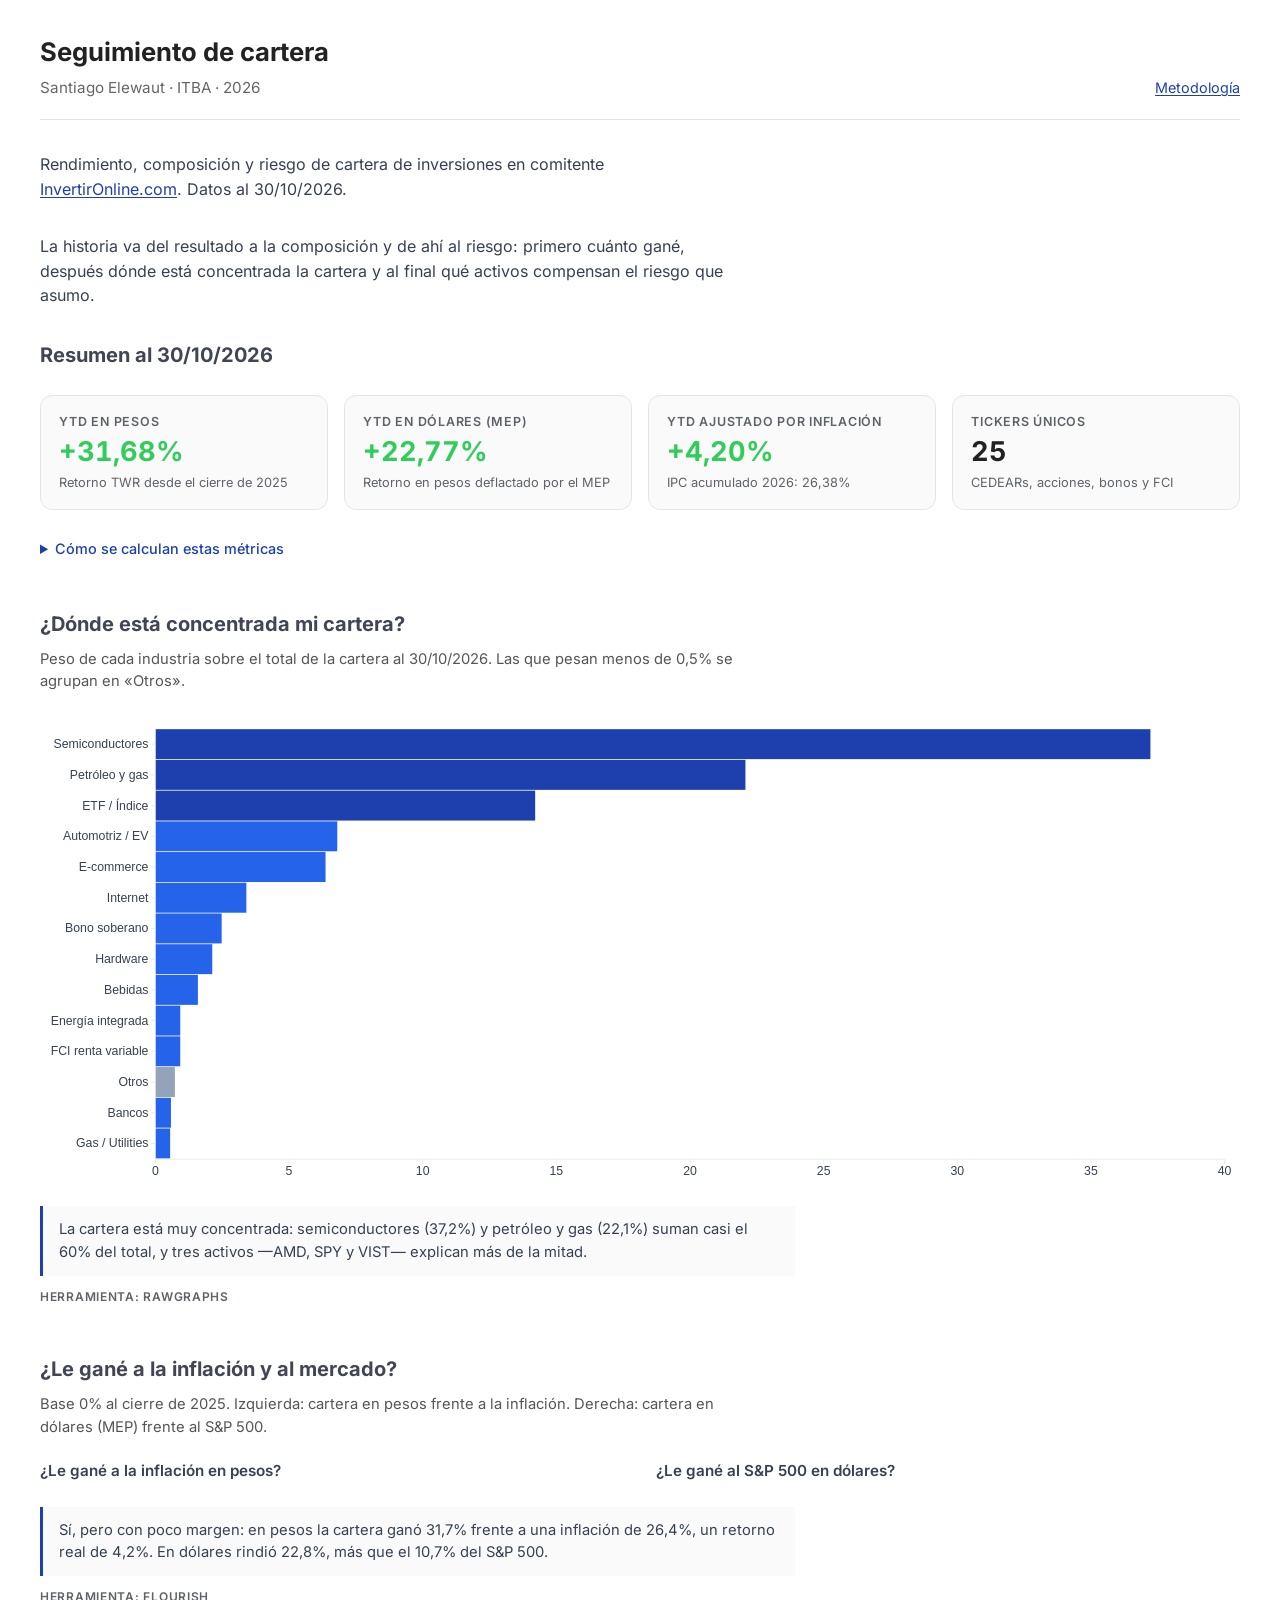
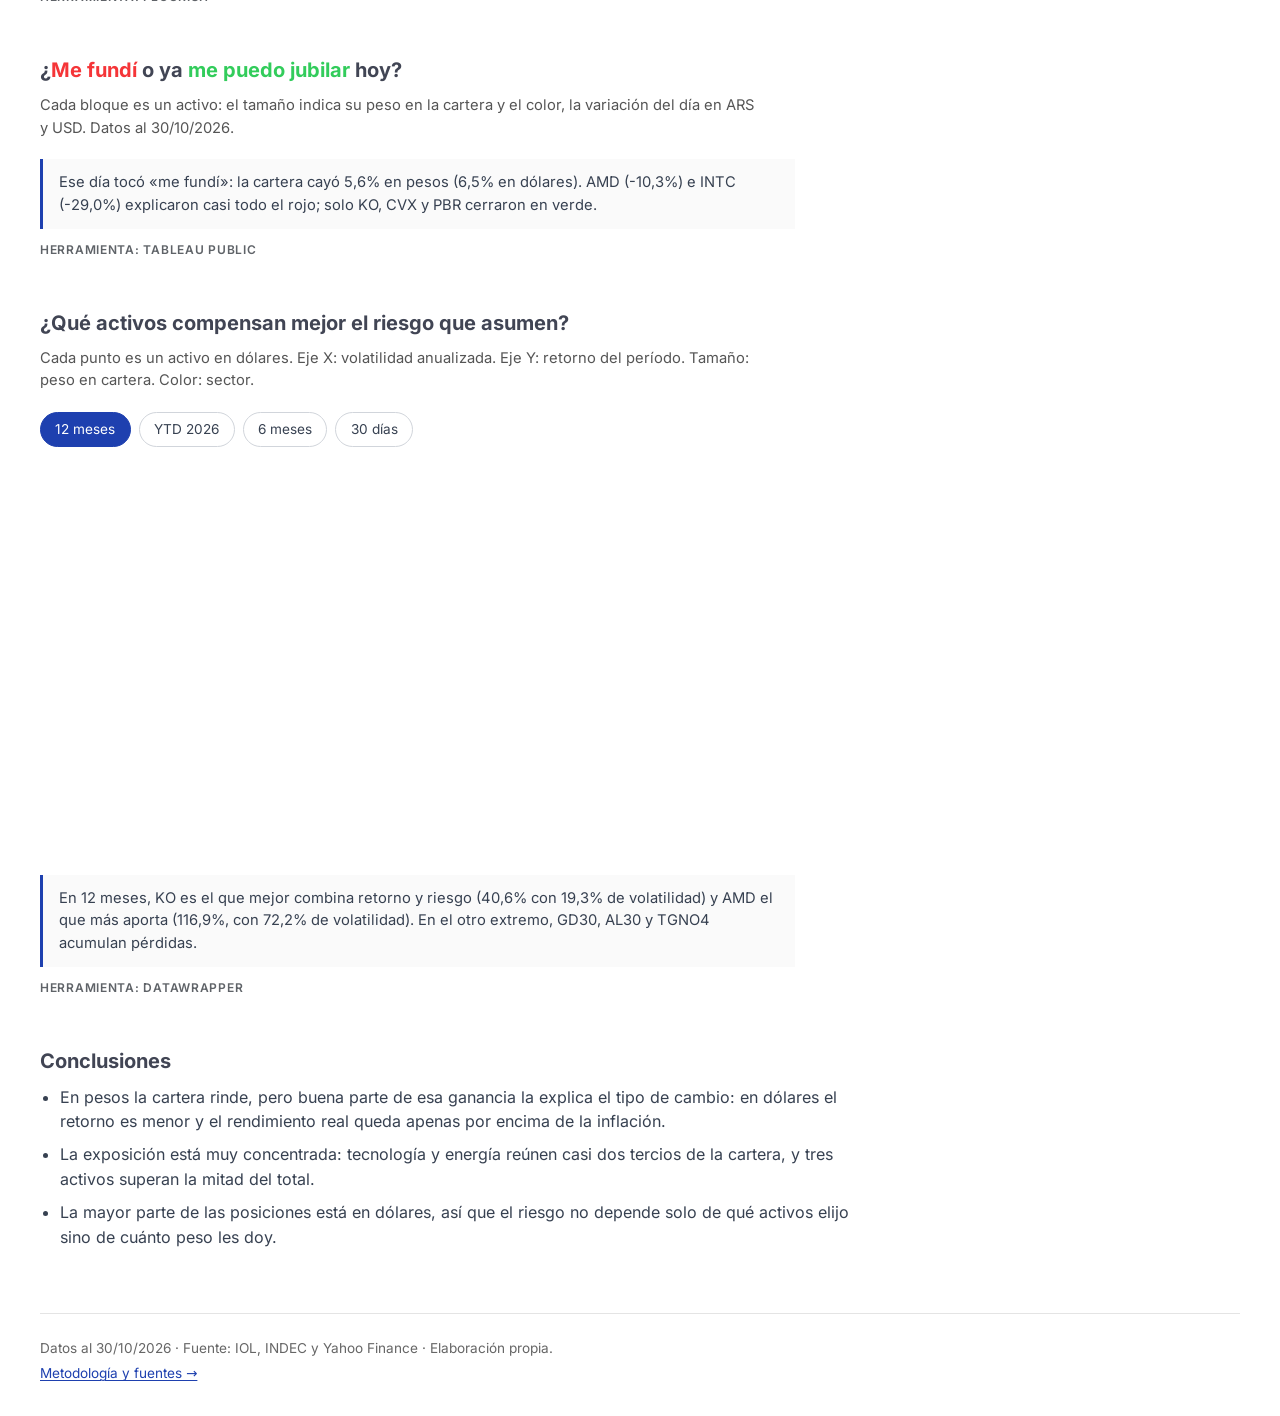
==== commit 6c76c49e: "Show InvertirOnline.com as a visible link" ====
--- a/index.html
+++ b/index.html
@@ -18,7 +18,7 @@
   </header>
 
   <main>
-    <p class="lead">Rendimiento, composición y riesgo de cartera de inversiones en comitente <InvertirOnline class="com"></InvertirOnline>. Datos al 30/10/2026.</p>
+    <p class="lead">Rendimiento, composición y riesgo de cartera de inversiones en comitente <a class="com" href="https://www.invertironline.com" target="_blank" rel="noopener">InvertirOnline.com</a>. Datos al 30/10/2026.</p>
     <p class="lead">
       La historia va del resultado a la composición y de ahí al riesgo: primero cuánto gané,
       después dónde está concentrada la cartera y al final qué activos compensan el riesgo que asumo.
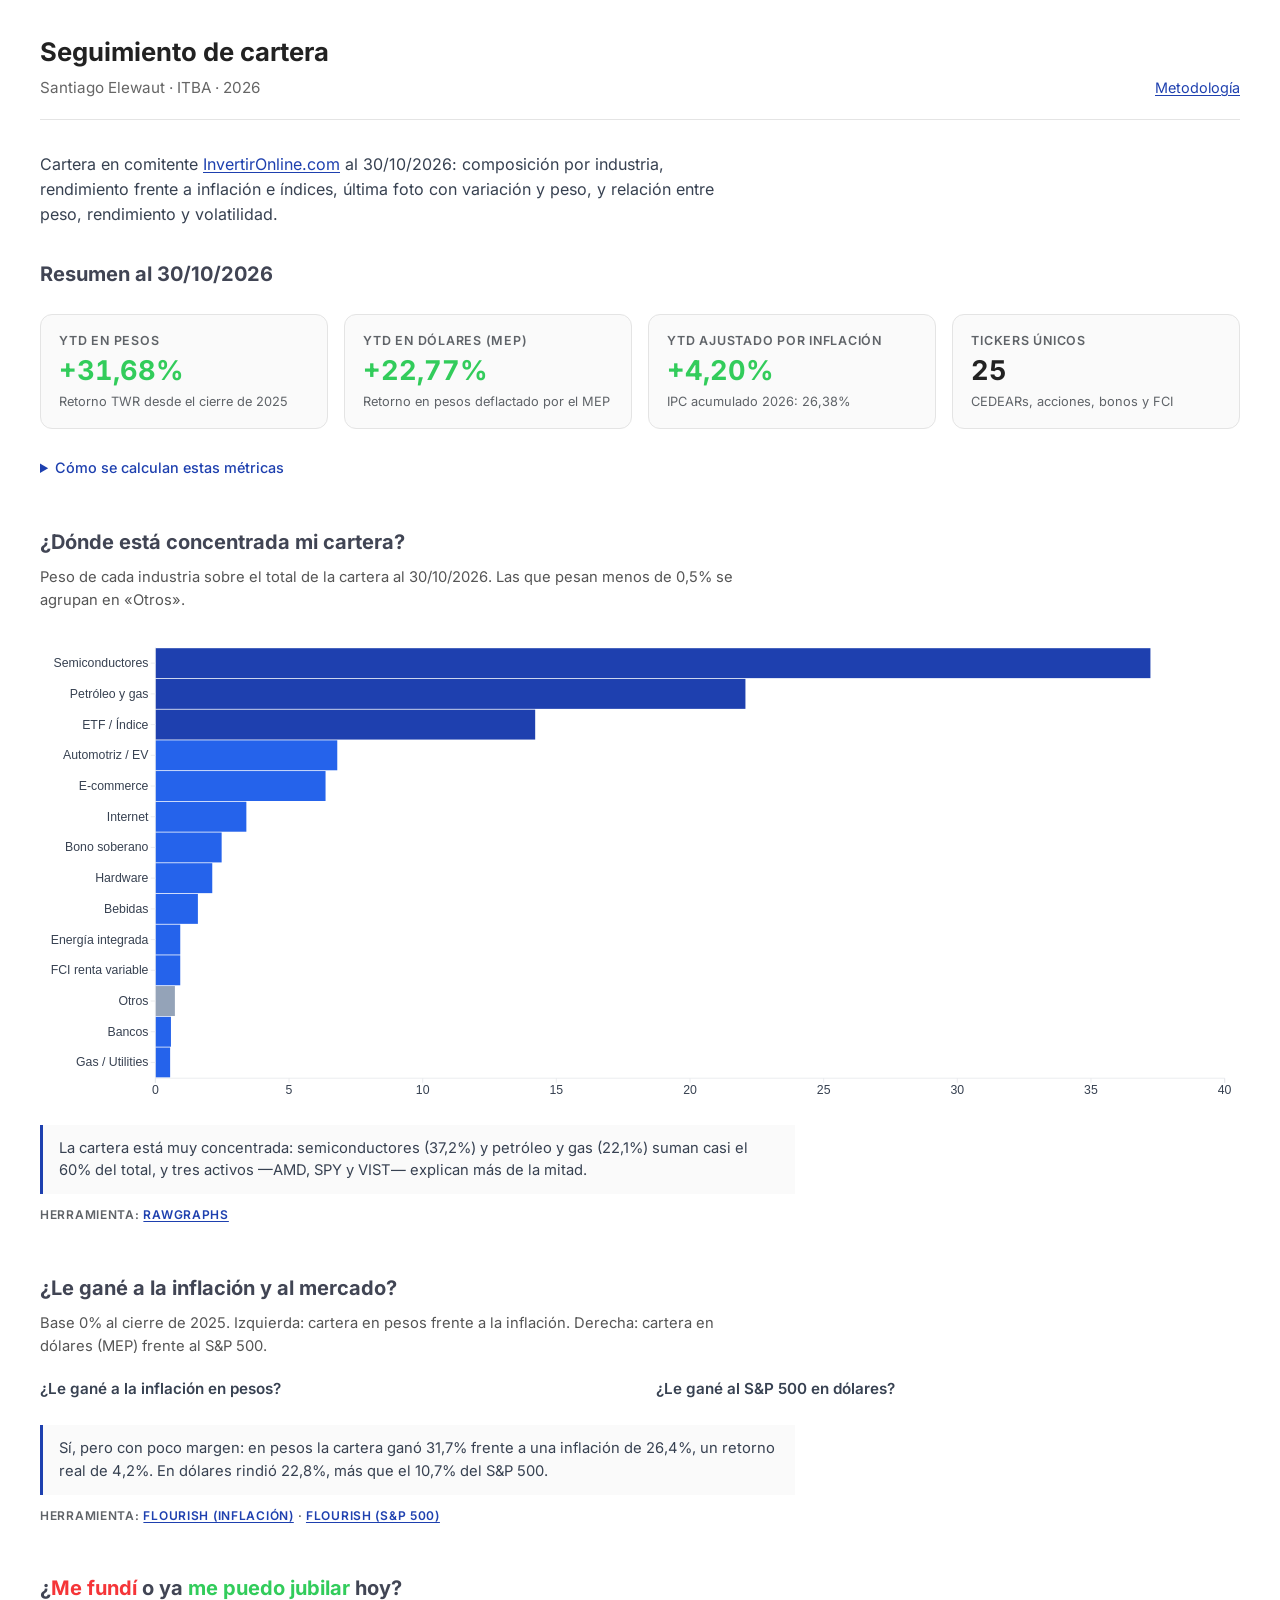
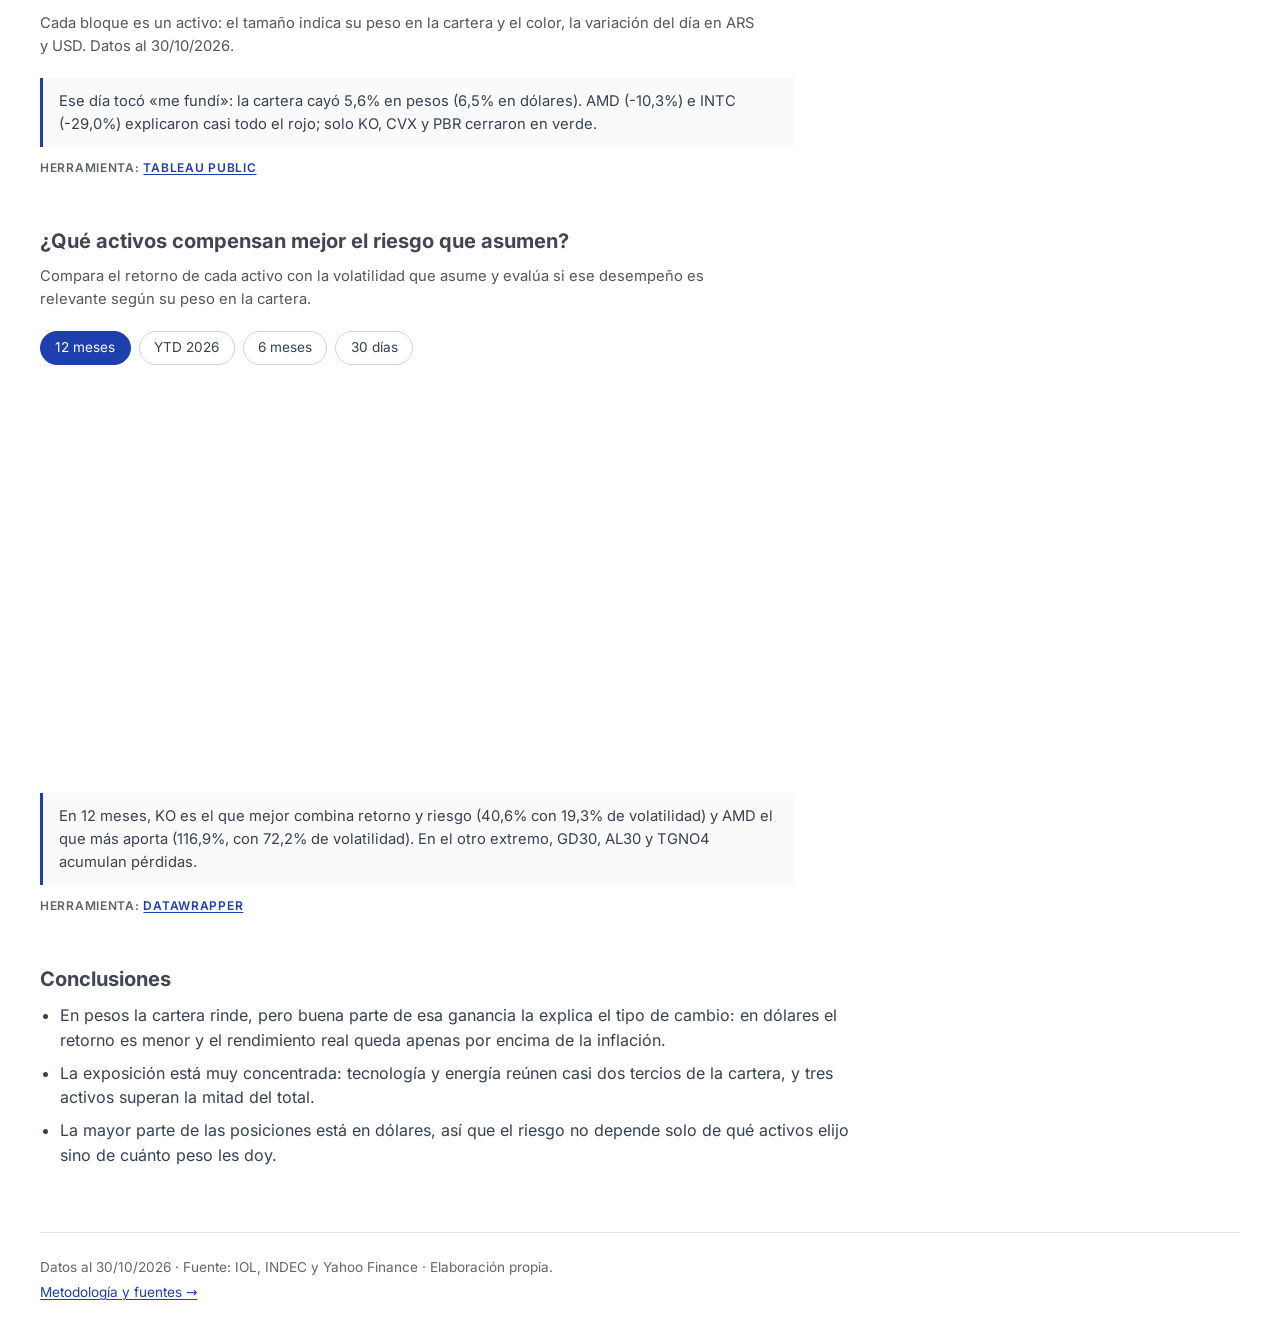
==== commit 08a9f233: "Polish homepage intro, chart notes and tool links" ====
--- a/index.html
+++ b/index.html
@@ -18,10 +18,10 @@
   </header>
 
   <main>
-    <p class="lead">Rendimiento, composición y riesgo de cartera de inversiones en comitente <a class="com" href="https://www.invertironline.com" target="_blank" rel="noopener">InvertirOnline.com</a>. Datos al 30/10/2026.</p>
     <p class="lead">
-      La historia va del resultado a la composición y de ahí al riesgo: primero cuánto gané,
-      después dónde está concentrada la cartera y al final qué activos compensan el riesgo que asumo.
+      Cartera en comitente <a class="com" href="https://www.invertironline.com" target="_blank" rel="noopener">InvertirOnline.com</a> al 30/10/2026:
+      composición por industria, rendimiento frente a inflación e índices, última foto con
+      variación y peso, y relación entre peso, rendimiento y volatilidad.
     </p>
 
     <section aria-labelledby="kpi-heading">
@@ -71,7 +71,7 @@
         <img src="./images/industry_group.svg" alt="Exposición del portafolio por industria" loading="lazy">
       </object>
       <p class="chart-takeaway">La cartera está muy concentrada: semiconductores (37,2%) y petróleo y gas (22,1%) suman casi el 60% del total, y tres activos —AMD, SPY y VIST— explican más de la mitad.</p>
-      <p class="tool-tag">Herramienta: RAWGraphs</p>
+      <p class="tool-tag">Herramienta: <a href="./images/industry_group.svg" target="_blank" rel="noopener">RAWGraphs</a></p>
     </section>
 
     <section>
@@ -100,7 +100,7 @@
       </div>
       <script src="https://public.flourish.studio/resources/embed.js"></script>
       <p class="chart-takeaway">Sí, pero con poco margen: en pesos la cartera ganó 31,7% frente a una inflación de 26,4%, un retorno real de 4,2%. En dólares rindió 22,8%, más que el 10,7% del S&amp;P 500.</p>
-      <p class="tool-tag">Herramienta: Flourish</p>
+      <p class="tool-tag">Herramienta: <a href="https://public.flourish.studio/visualisation/30757619/" target="_blank" rel="noopener">Flourish (inflación)</a> · <a href="https://public.flourish.studio/visualisation/30928132/" target="_blank" rel="noopener">Flourish (S&amp;P 500)</a></p>
     </section>
 
     <section>
@@ -147,14 +147,14 @@
         vizElement.parentNode.insertBefore(scriptElement, vizElement);
       </script>
       <p class="chart-takeaway">Ese día tocó «me fundí»: la cartera cayó 5,6% en pesos (6,5% en dólares). AMD (-10,3%) e INTC (-29,0%) explicaron casi todo el rojo; solo KO, CVX y PBR cerraron en verde.</p>
-      <p class="tool-tag">Herramienta: Tableau Public</p>
+      <p class="tool-tag">Herramienta: <a href="https://public.tableau.com/views/Treemap_groups/DASHBOARD" target="_blank" rel="noopener">Tableau Public</a></p>
     </section>
 
     <section>
       <h2>¿Qué activos compensan mejor el riesgo que asumen?</h2>
       <p class="chart-note">
-        Cada punto es un activo en dólares. Eje X: volatilidad anualizada.
-        Eje Y: retorno del período. Tamaño: peso en cartera. Color: sector.
+        Compara el retorno de cada activo con la volatilidad que asume y evalúa si ese
+        desempeño es relevante según su peso en la cartera.
       </p>
       <div class="risk-toolbar" role="group" aria-label="Ventana temporal">
         <button type="button" data-window="full" aria-pressed="true">12 meses</button>
@@ -178,6 +178,7 @@
           "30d": { id: "cqy0r", label: "30 días" }
         };
         const riskFrame = document.getElementById("riskFrame");
+        const dwToolLink = document.getElementById("dwToolLink");
         const riskButtons = document.querySelectorAll(".risk-toolbar button");
         riskButtons.forEach((button) => {
           button.addEventListener("click", () => {
@@ -186,6 +187,7 @@
             riskButtons.forEach((b) => b.setAttribute("aria-pressed", String(b === button)));
             riskFrame.src = "https://datawrapper.dwcdn.net/" + chart.id + "/";
             riskFrame.title = "Riesgo versus retorno — " + chart.label;
+            dwToolLink.href = "https://datawrapper.dwcdn.net/" + chart.id + "/";
           });
         });
         window.addEventListener("message", (event) => {
@@ -199,7 +201,7 @@
         });
       </script>
       <p class="chart-takeaway">En 12 meses, KO es el que mejor combina retorno y riesgo (40,6% con 19,3% de volatilidad) y AMD el que más aporta (116,9%, con 72,2% de volatilidad). En el otro extremo, GD30, AL30 y TGNO4 acumulan pérdidas.</p>
-      <p class="tool-tag">Herramienta: Datawrapper</p>
+      <p class="tool-tag">Herramienta: <a id="dwToolLink" href="https://datawrapper.dwcdn.net/v6pot/" target="_blank" rel="noopener">Datawrapper</a></p>
     </section>
 
     <section aria-labelledby="conclusiones-heading">
